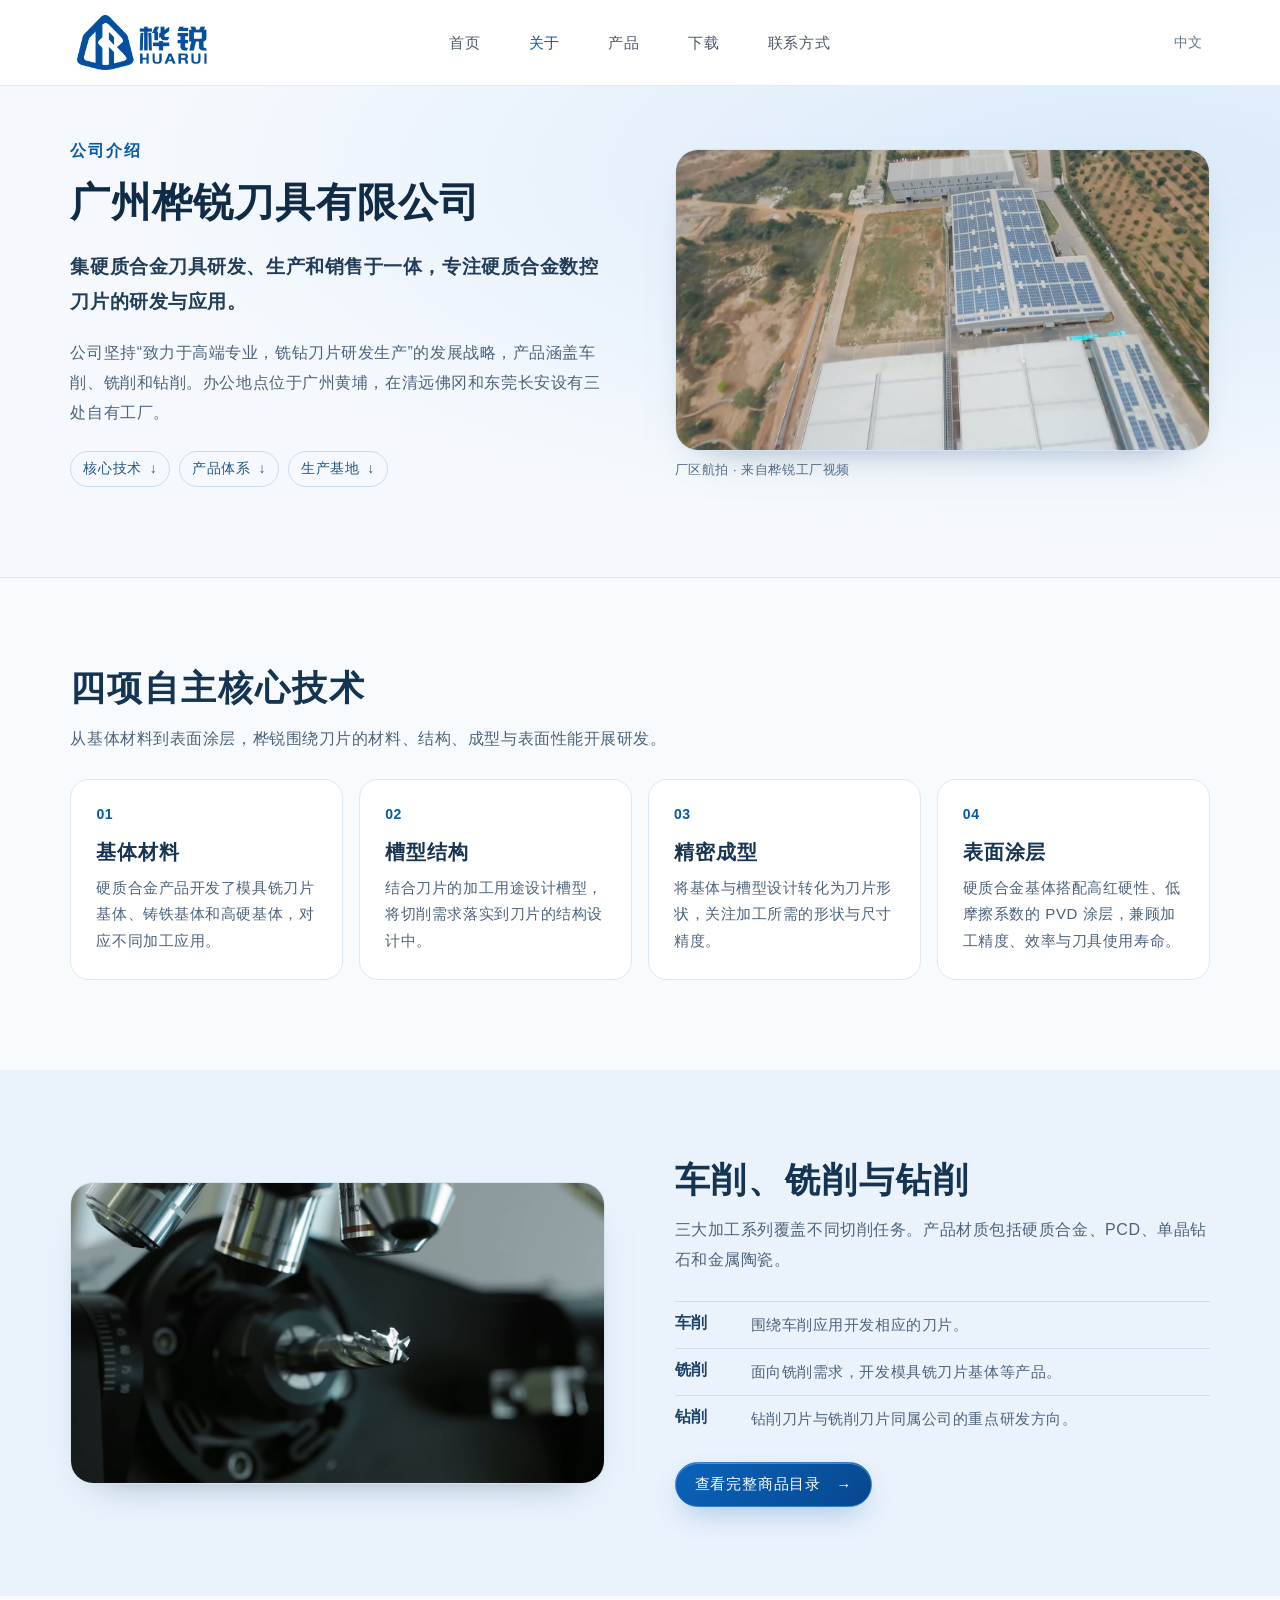
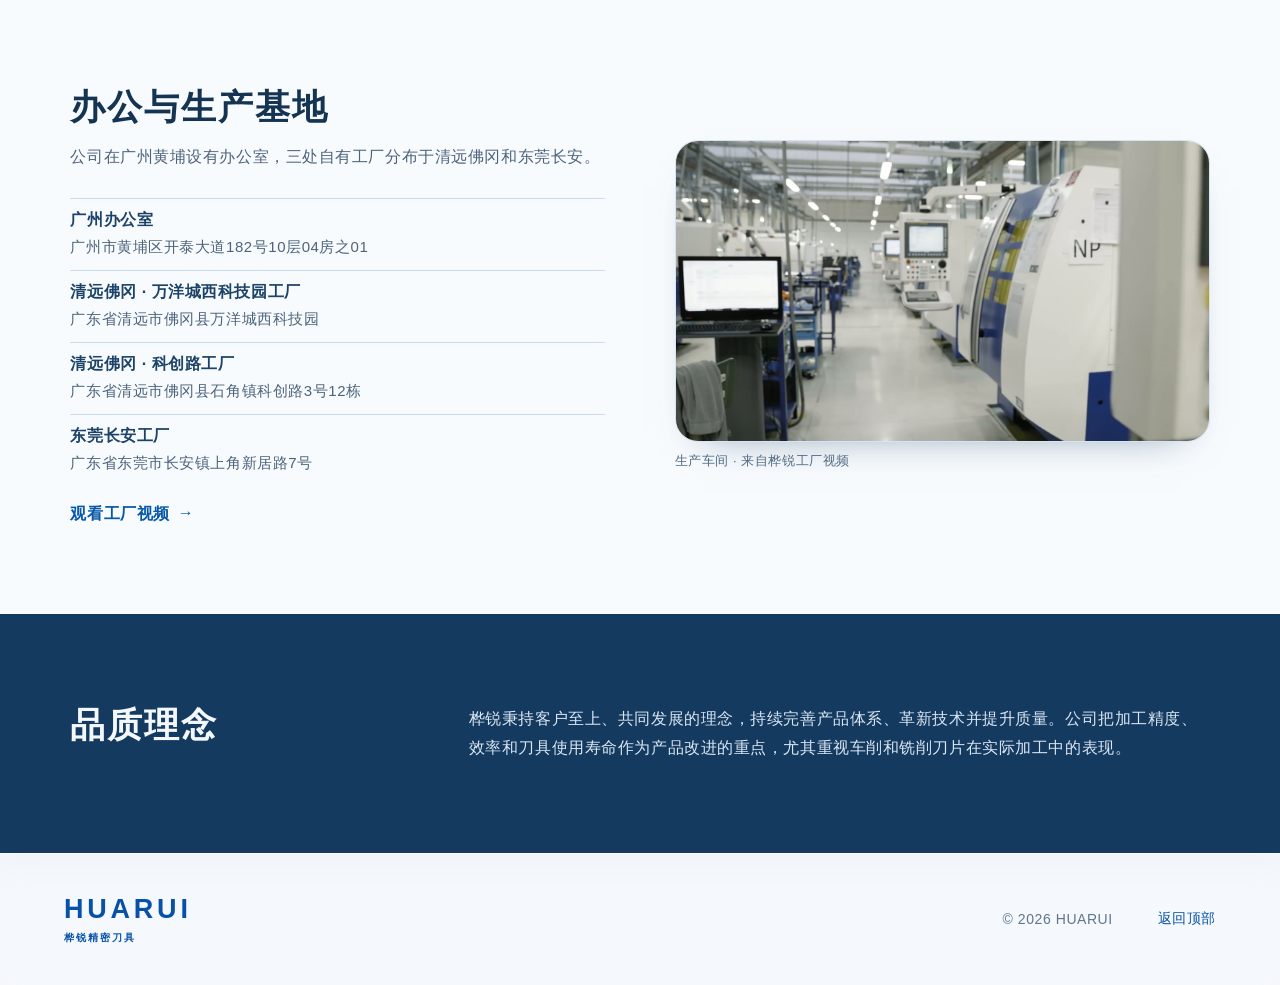
==== about/index.html @ 9c87ccbe "Publish the company introduction and 4K factory tour" ====
<!doctype html>
<html lang="zh-CN">
<head>
  <meta charset="UTF-8">
  <meta name="viewport" content="width=device-width,initial-scale=1">
  <meta name="description" content="了解广州桦锐刀具有限公司的研发方向、核心技术、产品体系与自有工厂。">
  <meta name="theme-color" content="#074e9e">
  <title>公司介绍 · 桦锐 HUARUI</title>
  <link rel="icon" type="image/svg+xml" href="../assets/huarui-mark.svg">
  <link rel="stylesheet" href="../styles.css">
  <link rel="stylesheet" href="../glass.css">
  <link rel="stylesheet" href="../interaction.css">
  <link rel="stylesheet" href="../typography.css">
  <link rel="stylesheet" href="about.css">
</head>
<body>
  <a class="skip" href="#overview">跳至公司介绍</a>
  <header class="header"><div class="header-inner"><a class="brand" href="../index.html#top" aria-label="桦锐首页"><img src="../assets/logo.png" alt="桦锐 HUARUI"></a><nav class="main-navigation" id="main-navigation" aria-label="主导航"><div class="nav-item"><a class="nav-link" href="../index.html#top">首页</a></div><div class="nav-item has-mega"><a class="nav-link active" href="index.html" aria-current="page" aria-expanded="false" aria-controls="mega-about">关于</a><div class="mega-panel" id="mega-about" inert><div class="mega-clip"><div class="mega-inner"><div class="mega-preview"><img class="mega-logo" src="../assets/logo.png" alt="桦锐 HUARUI"></div><div class="mega-links"><a href="index.html">公司介绍</a><a href="#production">生产实力</a><a href="#quality">品质理念</a></div></div></div></div></div><div class="nav-item has-mega"><a class="nav-link" href="../index.html#products" aria-expanded="false" aria-controls="mega-products">产品</a><div class="mega-panel" id="mega-products" inert><div class="mega-clip"><div class="mega-inner"><div class="mega-preview"><div class="mega-tool"><img src="../assets/44.png" alt="4刃钨钢铣刀"></div><div class="mega-tool secondary"><img src="../assets/55.png" alt="3刃锥度铣刀"></div></div><div class="mega-links"><a href="../catalog/index.html">全部商品与规格</a><a href="../index.html#product-card-0">4刃钨钢铣刀</a><a href="../index.html#product-card-1">3刃锥度铣刀</a><a href="../index.html#product-card-2">2刃锥度球刀</a><a href="../index.html#product-card-3">2刃倒角刀</a><a href="../index.html#product-card-4">玉米铣刀</a><a href="../index.html#selection">智能选型与参数计算</a></div></div></div></div></div><div class="nav-item"><a class="nav-link" href="../index.html#selection">下载</a></div><div class="nav-item"><a class="nav-link" href="../index.html#selection">联系方式</a></div></nav><span class="nav-language">中文</span><button class="menu-button" aria-label="打开导航" aria-controls="main-navigation" aria-expanded="false">菜单</button></div></header>
  <main class="about-page" id="overview">
    <section class="about-intro" aria-labelledby="about-title">
      <div class="about-wrap about-intro-grid">
        <div class="about-intro-copy">
          <p class="about-eyebrow">公司介绍</p>
          <h1 id="about-title">广州桦锐刀具有限公司</h1>
          <p class="about-lead">集硬质合金刀具研发、生产和销售于一体，专注硬质合金数控刀片的研发与应用。</p>
          <p>公司坚持“致力于高端专业，铣钻刀片研发生产”的发展战略，产品涵盖车削、铣削和钻削。办公地点位于广州黄埔，在清远佛冈和东莞长安设有三处自有工厂。</p>
          <nav class="about-jumps" aria-label="公司介绍目录">
            <a href="#technology">核心技术 <span aria-hidden="true">↓</span></a>
            <a href="#portfolio">产品体系 <span aria-hidden="true">↓</span></a>
            <a href="#production">生产基地 <span aria-hidden="true">↓</span></a>
          </nav>
        </div>
        <figure class="about-hero-photo">
          <img src="../assets/about/factory-aerial.jpg" alt="工厂厂区航拍" width="1480" height="832" fetchpriority="high">
          <figcaption>厂区航拍 · 来自桦锐工厂视频</figcaption>
        </figure>
      </div>
    </section>

    <section class="about-technology" id="technology" aria-labelledby="technology-title">
      <div class="about-wrap">
        <div class="about-heading">
          <h2 id="technology-title">四项自主核心技术</h2>
          <p>从基体材料到表面涂层，桦锐围绕刀片的材料、结构、成型与表面性能开展研发。</p>
        </div>
        <ol class="about-tech-grid">
          <li><span aria-hidden="true">01</span><h3>基体材料</h3><p>硬质合金产品开发了模具铣刀片基体、铸铁基体和高硬基体，对应不同加工应用。</p></li>
          <li><span aria-hidden="true">02</span><h3>槽型结构</h3><p>结合刀片的加工用途设计槽型，将切削需求落实到刀片的结构设计中。</p></li>
          <li><span aria-hidden="true">03</span><h3>精密成型</h3><p>将基体与槽型设计转化为刀片形状，关注加工所需的形状与尺寸精度。</p></li>
          <li><span aria-hidden="true">04</span><h3>表面涂层</h3><p>硬质合金基体搭配高红硬性、低摩擦系数的 PVD 涂层，兼顾加工精度、效率与刀具使用寿命。</p></li>
        </ol>
      </div>
    </section>

    <section class="about-portfolio" id="portfolio" aria-labelledby="portfolio-title">
      <div class="about-wrap about-split">
        <figure class="about-photo">
          <img src="../assets/about/tooling.jpg" alt="刀具刃部与设备特写" width="1480" height="832" loading="lazy">
        </figure>
        <div>
          <div class="about-heading"><h2 id="portfolio-title">车削、铣削与钻削</h2><p>三大加工系列覆盖不同切削任务。产品材质包括硬质合金、PCD、单晶钻石和金属陶瓷。</p></div>
          <dl class="about-product-list">
            <div><dt>车削</dt><dd>围绕车削应用开发相应的刀片。</dd></div>
            <div><dt>铣削</dt><dd>面向铣削需求，开发模具铣刀片基体等产品。</dd></div>
            <div><dt>钻削</dt><dd>钻削刀片与铣削刀片同属公司的重点研发方向。</dd></div>
          </dl>
          <a class="button primary about-link" href="../catalog/index.html">查看完整商品目录 <span aria-hidden="true">→</span></a>
        </div>
      </div>
    </section>

    <section class="about-production" id="production" aria-labelledby="production-title">
      <div class="about-wrap about-split about-production-grid">
        <div>
          <div class="about-heading"><h2 id="production-title">办公与生产基地</h2><p>公司在广州黄埔设有办公室，三处自有工厂分布于清远佛冈和东莞长安。</p></div>
          <dl class="about-addresses">
            <div><dt>广州办公室</dt><dd>广州市黄埔区开泰大道182号10层04房之01</dd></div>
            <div><dt>清远佛冈 · 万洋城西科技园工厂</dt><dd>广东省清远市佛冈县万洋城西科技园</dd></div>
            <div><dt>清远佛冈 · 科创路工厂</dt><dd>广东省清远市佛冈县石角镇科创路3号12栋</dd></div>
            <div><dt>东莞长安工厂</dt><dd>广东省东莞市长安镇上角新居路7号</dd></div>
          </dl>
          <a class="about-text-link" href="../index.html#factory-video">观看工厂视频 <span aria-hidden="true">→</span></a>
        </div>
        <figure class="about-photo">
          <img src="../assets/about/workshop.jpg" alt="厂房内的刀具生产设备" width="1480" height="832" loading="lazy">
          <figcaption>生产车间 · 来自桦锐工厂视频</figcaption>
        </figure>
      </div>
    </section>

    <section class="about-quality" id="quality" aria-labelledby="quality-title">
      <div class="about-wrap about-quality-inner">
        <h2 id="quality-title">品质理念</h2>
        <p>桦锐秉持客户至上、共同发展的理念，持续完善产品体系、革新技术并提升质量。公司把加工精度、效率和刀具使用寿命作为产品改进的重点，尤其重视车削和铣削刀片在实际加工中的表现。</p>
      </div>
    </section>
  </main>
  <footer><a class="footer-brand" href="../index.html#top">HUARUI<span>桦锐精密刀具</span></a><span>© 2026 HUARUI</span><a href="#overview">返回顶部</a></footer>
  <script src="../catalog/site-navigation.js"></script>
</body>
</html>
---- styles.css ----
@charset "UTF-8";
:root{--blue:#074e9e;--ink:#14253a;--muted:#68778b;--line:#dbe3ed;--pale:#f1f5fa;--ease:cubic-bezier(.22,1,.36,1)}
*{box-sizing:border-box}html{scroll-behavior:smooth;scroll-padding-top:100px}body{margin:0;color:var(--ink);background:#fff;font-family:Arial,"Microsoft YaHei","PingFang SC",sans-serif;font-size:16px;-webkit-font-smoothing:antialiased}button,a{-webkit-tap-highlight-color:transparent}a{color:inherit;text-decoration:none}button{font:inherit;cursor:pointer}button:focus-visible,a:focus-visible{outline:3px solid #458ddd;outline-offset:5px}button:disabled{cursor:default}img{display:block}button{color:inherit}::selection{background:#074e9e;color:white}.skip{position:fixed;top:-100px;z-index:90;padding:15px;background:white}.skip:focus{top:0}.header{height:96px;display:flex;align-items:center;justify-content:space-between;padding:0 5%;border-bottom:1px solid var(--line);background:#ffffffed;backdrop-filter:blur(18px);position:sticky;top:0;z-index:30}.brand img{width:128px;height:auto}.header nav{display:flex;gap:42px;height:100%;align-items:center}.header nav a{font-size:14px;color:#536176;position:relative;padding:36px 0}.header nav a:hover,.header nav .active{color:var(--blue)}.header nav .active:after{content:"";height:3px;background:var(--blue);position:absolute;bottom:0;left:0;right:0}.nav-cta{border:1px solid var(--blue);color:var(--blue);padding:13px 21px;font-size:14px;display:flex;gap:36px;align-items:center;transition:background .3s,color .3s}.nav-cta:hover{background:var(--blue);color:#fff}.tiny-cross{font-size:20px;font-weight:400;line-height:1}.menu-button{display:none}.hero{position:relative;min-height:650px;height:min(750px,calc(100svh - 96px));display:grid;grid-template-columns:46% 54%;overflow:hidden;background:linear-gradient(105deg,#fafcff 0%,#f2f6fb 58%,#e5edf7 100%)}.hero-copy{align-self:center;padding:0 0 55px 11%;z-index:2}.eyebrow{font-size:12px;letter-spacing:2px;font-weight:600;color:var(--blue);display:flex;gap:12px;align-items:center}.eyebrow>span{width:23px;height:1px;background:var(--blue)}h1{font-size:clamp(60px,5.6vw,86px);line-height:1.22;font-weight:500;margin:34px 0 26px}h1 span{display:block;color:var(--blue)}.hero-copy>p{font-size:17px;line-height:1.9;color:var(--muted)}.hero-actions{display:flex;gap:28px;align-items:center;margin-top:33px}.button{display:inline-flex;align-items:center;justify-content:center;border:1px solid transparent;padding:17px 27px;font-size:14px;transition:background .3s,transform .3s;gap:15px}.button:hover{transform:translateY(-2px)}.primary{background:var(--blue);color:white}.primary:hover{background:#063f80}.text-link{font-size:14px;display:inline-flex;gap:22px;align-items:center}.hero-meta{font-size:12px;letter-spacing:1px;display:flex;gap:17px;align-items:center;color:#79869a;margin-top:49px}.hero-meta i{width:1px;height:12px;background:#b7c4d3}.hero-visual{position:relative;display:flex;align-items:center;justify-content:center;isolation:isolate}.precision-ring{position:absolute;width:560px;height:560px;border:1px solid #c3d2e663;border-radius:50%;top:50%;left:50%;transform:translate(-50%,-52%)}.ring-two{width:420px;height:420px;border-style:dashed;opacity:.8}.axis{width:1px;background:#c5d3e666;position:absolute;top:9%;bottom:15%;left:50%}.visual-label{position:absolute;right:9%;top:46px;font-size:10px;letter-spacing:2.4px;color:#8495a9;writing-mode:vertical-rl}.tool-stage{height:100%;width:100%;position:relative;transform:rotate(17deg);mix-blend-mode:multiply}.hero-tool{position:absolute;left:50%;overflow:hidden;mix-blend-mode:multiply;transition:translate .8s var(--ease);filter:saturate(.6) contrast(1.06);will-change:translate}.hero-tool img{height:100%;width:auto;position:absolute;left:50%;transform:translateX(-50%)}.tool-center{height:93%;width:145px;top:0;transform:translateX(-50%);z-index:3}.tool-left{height:73%;width:105px;top:15%;transform:translateX(-193%);opacity:.9}.tool-right{height:71%;width:103px;top:20%;transform:translateX(89%);opacity:.88}.hero-visual:hover .tool-center{translate:0 -10px}.hero-visual:hover .tool-left{translate:0 7px}.visual-caption{position:absolute;bottom:42px;left:8%;right:7%;display:flex;gap:15px;align-items:center}.crosshair{font-size:32px;color:var(--blue);font-weight:200}.visual-caption div{font-size:13px}.visual-caption small{display:block;margin-top:8px;font-size:9px;letter-spacing:1.5px;color:#7f8fa3}.visual-no{font-size:12px;margin-left:auto;color:#8092a7;font-family:monospace}.scroll-cue{position:absolute;bottom:35px;left:5%;display:flex;align-items:center;gap:14px;font-size:12px;color:var(--muted)}.scroll-line{width:1px;height:30px;background:linear-gradient(var(--blue) 50%,#c8d5e4 50%)}.category-strip{display:flex;align-items:center;justify-content:space-between;gap:16px;padding:25px 5%;border-bottom:1px solid var(--line)}.category-strip>span{font-size:12px;color:var(--muted)}.category-strip p{font-size:14px;margin:0}.category-strip b{color:#c1ccd9;font-weight:400}.strip-end{letter-spacing:1px;font-size:10px!important}.section{padding:95px 5%}.section-heading{display:flex;justify-content:space-between;align-items:flex-end;margin-bottom:40px}.section-heading h2{font-size:36px;font-weight:500;margin:18px 0 0}.section-heading>p{font-size:14px;line-height:1.9;color:var(--muted);margin:0}footer{padding:40px 5%;display:flex;align-items:center;gap:45px;background:#f8fafc;border-top:1px solid var(--line);font-size:12px;color:var(--muted)}.footer-brand{font-size:27px;letter-spacing:3px;color:var(--blue);font-weight:700}.footer-brand span{font-size:10px;display:block;letter-spacing:2px;margin-top:6px}footer>span{margin-left:auto}footer>a:last-child{color:var(--blue)}
@media(min-width:1600px){.hero{height:790px}.hero-copy{padding-left:14%}.hero-tool.tool-center{width:160px}.tool-left{width:120px}.tool-right{width:120px}}
@media(max-width:1000px){.header nav{gap:23px}.hero{grid-template-columns:48% 52%;min-height:640px}.hero-copy{padding-left:10%}.hero-actions{gap:18px}.hero-actions .text-link{gap:9px}.hero-tool.tool-center{height:80%;top:7%;width:115px}.tool-left{height:63%;top:18%;width:85px;transform:translateX(-175%)}.tool-right{height:62%;top:23%;width:85px;transform:translateX(77%)}.strip-end{display:none}.precision-ring{width:430px;height:430px}.ring-two{width:310px;height:310px}h1{font-size:64px}}
@media(max-width:700px){html{scroll-padding-top:80px}.header{height:76px;padding:0 6%}.brand img{width:103px}.header nav{display:none;position:absolute;top:76px;left:0;right:0;background:#fff;flex-direction:column;gap:0;height:auto;padding:15px 0;border-bottom:1px solid var(--line)}.header nav.open{display:flex}.header nav a{padding:16px}.nav-cta{margin-left:auto;margin-right:18px;padding:10px 13px;font-size:12px;gap:20px}.menu-button{display:block;border:0;background:none;padding:10px 0;font-size:12px}.hero{height:auto;min-height:0;grid-template-columns:1fr}.hero-copy{padding:50px 7% 0}.eyebrow{font-size:10px;letter-spacing:1.5px}h1{font-size:60px;line-height:1.15;margin:25px 0 20px;}.hero-copy>p{font-size:15px}.hero-actions{margin-top:25px}.button{padding:15px 23px}.hero-meta{display:none}.hero-visual{height:460px;margin-top:10px}.tool-center{height:96%!important;top:0!important;width:105px!important}.tool-left{height:77%!important;top:12%!important;width:80px!important}.tool-right{height:74%!important;top:18%!important;width:80px!important}.precision-ring{width:340px;height:340px}.ring-two{width:245px;height:245px}.visual-label{font-size:9px;right:6%;top:30px}.visual-caption{bottom:16px;left:7%;right:7%}.visual-caption div{font-size:11px}.scroll-cue{display:none}.category-strip{overflow-x:auto;white-space:nowrap;justify-content:flex-start;gap:20px;padding:22px 6%}.category-strip>span:first-child{display:none}.category-strip p{font-size:12px}.section{padding:62px 6%}.section-heading{display:block}.section-heading h2{font-size:29px}.section-heading>p{margin-top:20px;font-size:14px}footer{padding:30px 6%;gap:25px;flex-wrap:wrap}footer>p{margin-left:auto}footer>span{margin-left:0}footer>a:last-child{margin-left:auto}}
.collection-toolbar{display:flex;align-items:center;justify-content:space-between;margin-bottom:25px;border-bottom:1px solid var(--line)}.filters{display:flex;gap:30px}.filter{border:0;background:none;padding:14px 0 18px;color:var(--muted);position:relative;font-size:14px}.filter.active{color:var(--blue)}.filter.active:after{content:"";position:absolute;bottom:-1px;height:2px;left:0;right:0;background:var(--blue)}.filter small{font-size:10px;margin-left:6px}.collection-count{font-size:12px;color:var(--muted)}.product-grid{display:grid;grid-template-columns:repeat(5,1fr);gap:14px}.product-card{padding:0;text-align:left;border:1px solid transparent;background:#f4f6f9;min-width:0;position:relative;overflow:hidden;transition:border .35s,background .35s,transform .5s var(--ease)}.product-card[hidden]{display:none}.product-card:hover{background:#eaf1f9;border-color:#b9cde4;transform:translateY(-6px)}.card-top{display:flex;justify-content:space-between;gap:8px;padding:18px 16px;font-size:11px;color:#7d8999}.card-top>span:first-child{font-family:monospace;color:var(--blue)}.card-photo{height:258px;position:relative;mix-blend-mode:multiply;overflow:hidden}.card-photo img{position:absolute;height:100%;width:auto;left:50%;transform:translateX(-50%);filter:saturate(.65) contrast(1.04);transition:transform .7s var(--ease)}.product-card:hover .card-photo img{transform:translateX(-50%) scale(1.04)}.card-bottom{padding:26px 15px 23px;position:relative}.card-bottom small{display:block;font-size:9px;letter-spacing:.7px;color:#8491a3;white-space:normal;min-height:22px}.card-bottom h3{font-size:16px;font-weight:500;margin:5px 20px 0 0}.card-open{position:absolute;right:15px;bottom:24px;font-size:19px;color:var(--blue)}.collection-note{font-size:12px;color:var(--muted);margin:25px 0 0}.precision-section{background:#092b53;color:#fff;padding:72px 5% 80px}.precision-top{display:flex;align-items:flex-end;justify-content:space-between;margin-bottom:40px}.precision-top .eyebrow{color:#8bb1da}.precision-top h2{font-size:36px;font-weight:500;margin:18px 0 0}.precision-top>p{font-size:14px;color:#a0b6ce}.spotlight{display:grid;grid-template-columns:1fr 1fr;gap:8%;align-items:center}.spotlight-image{height:540px;position:relative;background:radial-gradient(ellipse at center,#fff 0%,#edf2f8 100%);overflow:hidden}.spotlight-image>img{height:92%;width:auto;position:absolute;left:50%;top:4%;transform:translateX(-50%);mix-blend-mode:multiply;filter:saturate(.65) contrast(1.04)}.image-index{position:absolute;left:27px;top:25px;color:#738398;font:12px monospace;z-index:2}.image-caption{position:absolute;left:27px;bottom:25px;color:#8b9aaf;font-size:9px;letter-spacing:1.6px}.spec-line{position:absolute;top:11%;bottom:11%;width:20px;border-top:1px solid #bbcbdb;border-bottom:1px solid #bbcbdb}.spec-left{left:25%;border-left:1px solid #bbcbdb}.spec-right{right:25%;border-right:1px solid #bbcbdb}.zoom-button{position:absolute;bottom:21px;right:22px;border:0;background:transparent;font-size:12px;color:var(--blue);z-index:3}.zoom-button>span{font-size:22px;margin-right:6px;vertical-align:middle}.spotlight-tabs{display:flex;gap:16px;margin-bottom:35px}.spotlight-tabs button{border:1px solid #3e5b7b;background:transparent;color:#91abc7;width:45px;height:42px;font:12px monospace;transition:.3s}.spotlight-tabs button:hover,.spotlight-tabs button.active{color:#092b53;background:white;border-color:white}.product-en{color:#8aa9cb;font-size:11px;letter-spacing:1.2px}.spotlight-copy h3{font-size:34px;font-weight:500;margin:17px 0 20px}.spotlight-copy p{color:#aabed4;font-size:15px;line-height:1.9;max-width:420px}.spotlight-copy dl{margin:30px 0}.spotlight-copy dl>div{display:flex;gap:24px;justify-content:space-between;border-bottom:1px solid #315071;padding:14px 0;font-size:13px;max-width:430px}.spotlight-copy dt{color:#829fbe}.spotlight-copy dd{margin:0;text-align:right}.light{background:white;color:var(--blue);border:0}.light:hover{background:#e6effa}.selection-layout{display:grid;grid-template-columns:.9fr 1.1fr;gap:7%;margin-top:40px}.selection-options{display:grid;gap:10px}.selection-options>button{text-align:left;display:flex;align-items:center;gap:24px;padding:25px;border:1px solid var(--line);background:#fff;transition:.3s}.selection-options>button.active{background:var(--blue);color:white;border-color:var(--blue)}.selection-options>button:hover:not(.active){background:#f1f5fa}.selection-options>button>span{font:12px monospace;opacity:.6}.selection-options>button div{font-size:18px}.selection-options>button small{display:block;margin-top:10px;font-size:12px;opacity:.6}.selection-options>button b{margin-left:auto;font-size:22px;font-weight:400}.recommendation{background:#f5f7fa;padding:25px 30px;min-height:340px}.recommend-label{font-size:12px;color:#7b8da1;display:flex;justify-content:space-between;padding-bottom:12px;border-bottom:1px solid var(--line)}.recommend-label>span{font-family:monospace}.recommend-item{border:0;border-bottom:1px solid var(--line);background:none;width:100%;display:flex;align-items:center;gap:25px;text-align:left;padding:12px 0}.recommend-item:last-child{border-bottom:0}.recommend-photo{height:110px;width:50px;position:relative;overflow:hidden;mix-blend-mode:multiply;flex-shrink:0}.recommend-photo img{height:100%;position:absolute;left:50%;transform:translateX(-50%);filter:saturate(.6)}.recommend-item small{font-size:9px;letter-spacing:.5px;color:var(--muted)}.recommend-item h3{font-size:17px;font-weight:500;margin:10px 0}.recommend-item p{font-size:12px;color:var(--muted);margin:0}.recommend-item>span{margin-left:auto;font-size:23px;color:var(--blue)}.selection-reminder{border-top:1px solid var(--line);margin-top:35px;display:flex;gap:25px;align-items:baseline;padding-top:22px;font-size:12px}.selection-reminder>span{white-space:nowrap;color:var(--blue)}.selection-reminder p{color:var(--muted);line-height:1.8;margin:0}.closing{margin:0 5% 70px;padding:65px 6%;background:var(--blue);color:white;display:flex;align-items:center;justify-content:space-between;position:relative;overflow:hidden}.closing .eyebrow{color:#b0cbe9}.closing h2{font-size:36px;line-height:1.5;font-weight:500;position:relative;z-index:2;margin:20px 0 0}.closing>.button{position:relative;z-index:2}.closing-word{position:absolute;font-size:145px;line-height:1;font-weight:700;bottom:-17px;right:18px;color:#ffffff09;pointer-events:none}.modal-open{overflow:hidden}dialog{padding:0;border:0;width:min(920px,92vw);max-height:90svh;color:var(--ink);overflow:auto;box-shadow:0 30px 100px #00142955}dialog[open]{display:grid;grid-template-columns:45% 55%;animation:dialog-in .3s var(--ease)}dialog::backdrop{background:#06162bbf;backdrop-filter:blur(8px)}.dialog-close{position:absolute;z-index:3;right:15px;top:13px;background:#fff;border:1px solid var(--line);width:36px;height:36px;font-size:24px}.dialog-photo{position:relative;height:600px;background:#f0f4f9;overflow:hidden}.dialog-photo img{position:absolute;height:90%;width:auto;left:50%;top:4%;transform:translateX(-50%);mix-blend-mode:multiply;filter:saturate(.65) contrast(1.04);transition:height .7s var(--ease),top .7s var(--ease)}.dialog-photo.zoomed img{height:175%;top:0}.dialog-zoom{position:absolute;bottom:25px;left:50%;transform:translateX(-50%);border:1px solid #b0c3da;background:#ffffffe8;padding:10px 18px;white-space:nowrap;color:var(--blue);font-size:12px}.dialog-copy{padding:65px 42px 36px}.dialog-copy h2{font-size:30px;font-weight:500;margin:20px 0 12px}.dialog-copy>small{font-size:10px;letter-spacing:1px;color:var(--muted)}.dialog-copy>p{font-size:14px;color:var(--muted);line-height:1.9;margin-top:25px}.dialog-copy ul{list-style:none;padding:0;margin:25px 0}.dialog-copy li{font-size:14px;padding:12px 0;border-bottom:1px solid var(--line)}.dialog-copy li:before{content:'+';color:var(--blue);margin-right:15px}.dialog-note{font-size:12px;color:#8190a3;line-height:1.8;margin:24px 0}.dialog-copy .button{font-size:13px}@keyframes dialog-in{from{opacity:0;transform:translateY(18px)}to{opacity:1;transform:translateY(0)}}
@media(min-width:1600px){.card-photo{height:340px}.card-bottom{padding:26px 20px}.card-bottom h3{font-size:19px}}
@media(max-width:1000px){.product-grid{gap:8px}.card-top{padding:14px 10px;font-size:10px}.card-photo{height:225px}.card-bottom{padding:20px 10px}.card-bottom h3{font-size:14px}.card-open{right:10px;bottom:20px}.card-bottom small{font-size:8px;letter-spacing:0;min-height:24px}.spotlight{gap:6%}.spotlight-image{height:500px}.spotlight-copy h3{font-size:28px}.spotlight-tabs{gap:9px}.spotlight-tabs button{width:40px}.selection-layout{gap:4%}.recommendation{padding:22px}.recommend-item{gap:16px}.recommend-item h3{font-size:15px}.closing h2{font-size:32px}}
@media(max-width:700px){.collection-toolbar{align-items:flex-start}.filters{gap:20px;width:100%;overflow-x:auto;white-space:nowrap}.filter{font-size:12px}.collection-count{display:none}.product-grid{grid-template-columns:repeat(2,1fr);gap:12px}.card-photo{height:238px}.card-top{font-size:10px;padding:15px 12px}.card-bottom{padding:20px 12px}.card-bottom h3{font-size:15px}.card-bottom small{font-size:8px;letter-spacing:.3px;min-height:18px}.card-open{right:12px}.collection-note{font-size:11px;line-height:1.8}.precision-section{padding:55px 6%}.precision-top{display:block;margin-bottom:28px}.precision-top h2{font-size:29px}.precision-top>p{font-size:13px;line-height:1.8;margin-top:20px}.spotlight{grid-template-columns:1fr;gap:32px}.spotlight-image{height:440px}.spotlight-tabs{margin-bottom:27px;gap:14px}.spotlight-copy h3{font-size:29px}.spotlight-copy p{font-size:14px}.spotlight-copy dl>div{font-size:12px}.selection-layout{grid-template-columns:1fr;gap:25px;margin-top:25px}.selection-options>button{padding:20px}.selection-options>button div{font-size:16px}.recommendation{min-height:0}.selection-reminder{gap:15px;font-size:11px}.closing{margin:0 6% 45px;padding:40px 8%;display:block}.closing h2{font-size:28px}.closing .button{margin-top:27px}.closing-word{font-size:88px;bottom:0;right:10px}.closing .eyebrow{font-size:9px;letter-spacing:1px}dialog[open]{grid-template-columns:1fr;width:90vw;max-height:90svh}.dialog-photo{height:340px}.dialog-copy{padding:30px 25px}.dialog-copy h2{font-size:25px}.dialog-close{position:sticky;grid-column:1;height:36px;justify-self:end;margin-bottom:-36px;top:10px;right:10px;margin-right:10px}.dialog-photo{grid-row:2}.dialog-copy{grid-row:3}.dialog-photo.zoomed img{height:190%}.dialog-copy>p{margin-top:18px}.dialog-copy ul{margin:18px 0}}
@media(prefers-reduced-motion:reduce){html{scroll-behavior:auto}*,*:before,*:after{animation:none!important;transition:none!important}}
---- glass.css ----
/* Frosted optical surfaces, original product photography. */
:root{--blue:#0752a8;--ink:#102b48;--muted:#60758d;--line:#ccdbe9;--glass:rgba(255,255,255,.57);--glass-edge:rgba(255,255,255,.88);--glass-shadow:0 18px 55px -30px #194f8645, inset 0 1px 0 #fff;--ease:cubic-bezier(.22,1,.36,1)}
body{background:radial-gradient(ellipse at 93% 36%,#b9d7f442,transparent 29%),radial-gradient(ellipse at 0% 68%,#c3dff75c,transparent 25%),#f1f6fc}
.reading-progress{height:2px;background:linear-gradient(90deg,#0053ab,#64a9f0);position:fixed;top:0;left:0;width:100%;transform:scaleX(0);transform-origin:left;z-index:100;pointer-events:none}
.header{position:fixed;inset:20px 4% auto;height:76px;border:1px solid #ffffffd9;border-radius:23px;padding:0 25px;background:#f8fbff9e;backdrop-filter:blur(26px) saturate(160%);-webkit-backdrop-filter:blur(26px) saturate(160%);box-shadow:0 10px 45px -25px #235b985e,inset 0 1px 0 #fff;transition:height .45s var(--ease),background .4s,box-shadow .4s,top .45s var(--ease)}
.header.is-scrolled{top:12px;height:66px;background:#f8fbffcf;box-shadow:0 10px 40px -20px #11376566}
.brand{mix-blend-mode:multiply}.brand img{width:115px}.header nav{gap:8px;height:auto;padding:4px;border-radius:30px;background:#ffffff3b;border:1px solid #ffffff58}.header nav a{padding:11px 19px;border-radius:24px;font-size:13px;transition:background .35s,color .35s,box-shadow .35s}.header nav a:hover{background:#ffffff75}.header nav a.active{background:#fff;color:var(--blue);box-shadow:0 4px 14px #204f8310}.header nav a.active:after{display:none}
.nav-cta{border:1px solid #fff;background:linear-gradient(140deg,#ffffffdf,#ffffff70);border-radius:16px;padding:12px 19px;gap:23px;box-shadow:0 6px 18px #20558412}.nav-cta:hover{border-color:#3682cd;background:#0752a8;box-shadow:0 9px 23px #0752a831}
.hero{padding-top:105px;min-height:810px;height:min(940px,100svh);grid-template-columns:45% 55%;background:radial-gradient(ellipse at 80% 36%,#95c4f870 0,transparent 40%),radial-gradient(ellipse at 25% 70%,#fff 0,transparent 45%),linear-gradient(120deg,#eef5ff,#eff6fc 45%,#dcebfaff);overflow:hidden}
.hero:before{content:'';position:absolute;inset:0;background:linear-gradient(90deg,transparent calc(50% - .5px),#3778b807 50%,transparent calc(50% + .5px));background-size:120px 100%;pointer-events:none}
.hero:after{content:'';position:absolute;right:-12%;top:17%;width:43%;height:75%;border-radius:50%;border:1px solid #ffffff70;box-shadow:0 0 0 80px #ffffff12,0 0 0 160px #ffffff10;transform:rotate(20deg);pointer-events:none}
.hero-copy{padding:0 0 78px 12%;position:relative}.hero-copy>.eyebrow{display:inline-flex;padding:10px 15px;border-radius:25px;border:1px solid #fff;background:#ffffff6b;backdrop-filter:blur(12px);box-shadow:0 3px 20px #1a4f8905;font-size:10px;letter-spacing:2px}.hero-copy>.eyebrow>span{width:18px}
h1{font-size:clamp(64px,6.15vw,100px);font-weight:500;line-height:1.17;margin:32px 0 27px}h1 span{background:linear-gradient(110deg,#033c79 5%,#0661b9 52%,#78aada 90%);background-clip:text;-webkit-background-clip:text;color:transparent}.hero-copy>p{font-size:16px;line-height:2;color:#66809a}.hero-actions{margin-top:34px;gap:25px}.button{border-radius:15px;position:relative;isolation:isolate;overflow:hidden;transition:transform .45s var(--ease),box-shadow .45s,background .3s}.primary{background:linear-gradient(135deg,#0a63bc,#07478e);border:1px solid #347dc7;box-shadow:0 12px 30px -8px #0752a850,inset 0 1px 0 #8bbbee85}.primary:hover{background:linear-gradient(135deg,#1776d3,#07478e);box-shadow:0 16px 32px -7px #0752a865;transform:translateY(-3px)}.button:after{content:'';position:absolute;inset:0;transform:translateX(-130%) skewX(-25deg);background:linear-gradient(90deg,transparent,#fff3,transparent);transition:transform .8s var(--ease);z-index:-1}.button:hover:after{transform:translateX(130%) skewX(-25deg)}.text-link{color:#355b81;font-size:13px}.text-link .tiny-cross{transition:transform .4s}.text-link:hover .tiny-cross{transform:rotate(90deg)}.hero-meta{margin-top:40px;color:#758ba1;font-size:12px}
.hero-visual{margin:30px 7% 120px 0;min-height:520px;z-index:2;isolation:isolate}
.hero-visual:before{content:'';position:absolute;inset:8% 5% 4%;border:1px solid #ffffffc9;border-radius:38px;background:linear-gradient(140deg,#ffffff7a,#ffffff1c 54%,#ffffff5c);box-shadow:inset 0 1px 0 #fff,0 30px 65px -35px #2f64985c;backdrop-filter:blur(14px);transform:rotate(-5deg);pointer-events:none}
.glass-orbit{position:absolute;width:65%;aspect-ratio:1;top:17%;left:18%;border-radius:50%;background:radial-gradient(circle at 38% 30%,#fff7,#98c8f422 60%,#6eaff330);box-shadow:inset 1px 1px 3px #fff9,inset -1px -1px 2px #98bfeb22,0 35px 60px -32px #3b76b124;pointer-events:none}
.precision-ring{width:90%;height:auto;aspect-ratio:1;top:52%;border-color:#faffff9c}.ring-two{width:66%;border:1px solid #fff5;top:51%}.axis{display:none}.visual-label{top:10%;right:3%;font-size:9px;letter-spacing:2px;color:#6d8ba8}.tool-stage{z-index:1;transform:translate(var(--drift-x,0px),var(--drift-y,0px)) rotate(18deg);transition:transform 1s var(--ease);height:106%}.hero-tool{filter:saturate(.55) contrast(1.07)}.tool-center{height:96%;width:156px;top:-2%;transform:translateX(-50%)}.tool-left{height:71%;width:105px;top:16%;transform:translateX(-196%);opacity:.64}.tool-right{height:67%;width:107px;top:26%;transform:translateX(92%);opacity:.6}.hero-visual:hover .tool-center{translate:0 -5px}.hero-visual:hover .tool-left{translate:0 4px}
.specimen-tag{display:flex;align-items:center;gap:14px;text-align:left;position:absolute;left:-1%;bottom:10%;z-index:5;min-width:255px;padding:18px 20px;border-radius:21px;border:1px solid #ffffffed;background:linear-gradient(140deg,#ffffffb8,#f1f7ff94);backdrop-filter:blur(22px) saturate(150%);-webkit-backdrop-filter:blur(22px) saturate(150%);box-shadow:0 18px 40px -20px #21568560,inset 0 1px 1px #fff;transition:transform .5s var(--ease),box-shadow .4s}
.specimen-tag:hover{transform:translateY(-5px);box-shadow:0 25px 45px -20px #21568570}.specimen-symbol{font-size:31px;color:var(--blue);font-weight:400}.specimen-text{display:grid;gap:9px}.specimen-text small{font-size:9px;letter-spacing:1.4px;color:#748da6}.specimen-text strong{font-size:16px;font-weight:500}.tag-plus{margin-left:20px;background:#fff8;border:1px solid #fffd;width:27px;height:27px;border-radius:50%;display:grid;place-items:center;color:var(--blue)}
.visual-caption{left:14%;right:4%;bottom:-7%;gap:12px;color:#51718f}.visual-caption small{color:#8198ad}.crosshair{font-size:25px}.visual-caption div{font-size:12px}.visual-no{color:#6587a8}.scroll-cue{bottom:58px;left:5.5%;font-size:11px;letter-spacing:2px}
.hero-dock{position:relative;z-index:5;margin:-34px 5% 0;padding:14px 20px;border:1px solid #fff;border-radius:25px;background:#ffffff8c;backdrop-filter:blur(26px) saturate(140%);-webkit-backdrop-filter:blur(26px) saturate(140%);box-shadow:var(--glass-shadow);gap:10px}
.hero-dock .dock-label{font-size:13px;color:#55718d;padding:0 20px 0 10px;flex-shrink:0}.dock-label small{display:block;font-size:9px;letter-spacing:1.2px;margin-top:6px;color:#90a2b5}.hero-dock button{position:relative;flex:1;white-space:nowrap;background:transparent;border:1px solid transparent;border-radius:16px;display:flex;gap:13px;align-items:center;justify-content:center;padding:20px 10px;color:#6d8199;font-size:14px;transition:background .4s,box-shadow .4s,color .4s,transform .4s}.hero-dock button span{font:10px monospace;color:#7e96b0}.hero-dock button:hover{background:#ffffffa8;transform:translateY(-2px)}.hero-dock button[aria-pressed=true]{background:#fff;border-color:#e4eef8;box-shadow:0 5px 20px #1d588915;color:var(--blue)}.hero-dock button[aria-pressed=true] span{color:#1266b5}
.section{padding:106px 5.5%}.section-heading h2,.precision-top h2{font-size:38px;}.section-heading .eyebrow{font-size:10px;color:#698caf;letter-spacing:2px}.section-heading>p{line-height:2;color:#788da2}.collection-toolbar{border:0;margin:0 0 30px}.filters{gap:5px;background:#dde9f470;border:1px solid #fff;border-radius:16px;padding:5px;backdrop-filter:blur(15px);box-shadow:inset 0 2px 5px #a5bbce12}.filter{padding:12px 23px;font-size:13px;transition:background .4s,box-shadow .4s;border-radius:12px}.filter.active{background:#fff;box-shadow:0 3px 10px #244d7412}.filter.active:after{display:none}.filter:hover{color:var(--blue)}.collection-count{font-family:monospace;color:#7b91a6}.product-grid{gap:18px}
.product-card{border:1px solid #fff;border-radius:25px;background:linear-gradient(150deg,#ffffffb3,#ffffff45 68%,#e4effd4d);backdrop-filter:blur(18px);box-shadow:inset 0 1px 0 white,0 14px 35px -25px #145c9640;transition:transform .65s var(--ease),box-shadow .6s,border-color .6s,background .6s}
.product-card:before{content:'';position:absolute;inset:0;pointer-events:none;background:radial-gradient(180px circle at var(--light-x,50%) var(--light-y,30%),#ffffffd4,transparent);opacity:0;transition:opacity .5s;z-index:0}.product-card:hover:before{opacity:1}.product-card:hover{transform:translateY(-10px);background:linear-gradient(150deg,#fff,#ffffff91 68%,#dcecfb82);box-shadow:0 30px 48px -25px #1c609d57,inset 0 1px 0 white;border-color:#fff}.card-top{position:relative;padding:20px 17px;color:#6985a1}.card-top>span:first-child{font-size:12px;opacity:.7}.card-top>span:last-child{border:1px solid #ffffffd9;background:#ffffff6b;border-radius:20px;padding:5px 8px;font-size:10px;margin-top:-4px}.card-photo{height:288px}.card-bottom{border-top:1px solid #fff9;background:linear-gradient(130deg,#ffffff91,#ffffff30);padding:23px 17px 25px;backdrop-filter:blur(10px)}.card-bottom small{color:#7690a9;line-height:1.5;font-size:9px;min-height:27px}.card-bottom h3{font-size:16px;font-weight:500;margin-top:6px}.card-open{width:26px;height:26px;display:grid;place-items:center;border-radius:50%;border:1px solid #fff;background:#fff8;right:12px;bottom:24px;font-size:17px;transition:background .4s,color .4s,transform .5s}.product-card:hover .card-open{background:var(--blue);color:#fff;transform:rotate(90deg)}.collection-note{margin-top:26px;color:#8197ad;font-size:12px}
.precision-section{position:relative;isolation:isolate;overflow:hidden;margin:0 24px;border-radius:38px;padding:80px 4.2%;background:radial-gradient(ellipse at 15% 70%,#3971a67a,transparent 50%),radial-gradient(ellipse at 90% 10%,#2072bf60,transparent 55%),linear-gradient(130deg,#071e3a,#0f365f 58%,#143c68);box-shadow:0 30px 70px -50px #0c365d99}
.precision-section:before{content:'';position:absolute;width:620px;height:620px;left:-260px;bottom:-320px;border:1px solid #b3d6ff22;border-radius:50%;box-shadow:0 0 0 90px #bddbff05,0 0 0 180px #bddbff03;z-index:-1}.precision-top{margin-bottom:44px}.precision-top h2{color:#f0f6ff}.precision-top .eyebrow{font-size:10px;letter-spacing:2px;color:#84b1de}.precision-top>p{color:#9db7d0;font-size:13px}.spotlight{gap:28px;align-items:stretch;grid-template-columns:1fr 1fr}.spotlight-image{height:550px;border-radius:26px;border:1px solid #ffffffae;background:radial-gradient(ellipse at 30% 20%,#f9fdff,#dde9f5d9 65%,#b8d6f6cc);box-shadow:inset 0 1px 0 #fff,0 20px 40px -20px #00152930;backdrop-filter:blur(25px)}.spotlight-image:before{content:'';position:absolute;width:75%;aspect-ratio:1;left:13%;top:12%;border-radius:50%;border:1px solid #fff7;box-shadow:0 0 0 55px #ffffff12}.spec-line{border-color:#7297bd4d}.image-index{background:#ffffff63;padding:8px 12px;border:1px solid #fff8;border-radius:10px;color:#577d9f;left:22px;top:22px}.image-caption{font-size:10px;color:#6a8aa8}.zoom-button{background:#ffffff82;border:1px solid #fff9;border-radius:14px;padding:9px 14px;backdrop-filter:blur(12px);transition:background .3s}.zoom-button:hover{background:#fff}.spotlight-copy{padding:40px;border:1px solid #ffffff26;border-radius:26px;background:linear-gradient(140deg,#ffffff12,#ffffff05);box-shadow:inset 0 1px 0 #ffffff15;backdrop-filter:blur(28px);display:flex;flex-direction:column;justify-content:center}.spotlight-tabs{gap:7px;margin-bottom:32px;background:#05182e38;padding:5px;border:1px solid #a8cff922;border-radius:16px;align-self:flex-start}.spotlight-tabs button{border-radius:11px;border:1px solid transparent;width:42px;height:37px;color:#94b6d8}.spotlight-tabs button.active{background:linear-gradient(135deg,#fff,#cbdef3);box-shadow:0 4px 15px #00182e3d}.spotlight-tabs button:not(.active):hover{background:#ffffff1f;color:#fff;border-color:#ffffff20}.spotlight-copy h3{font-size:32px;}.spotlight-copy p{color:#b2c9df;font-size:15px;line-height:2}.spotlight-copy dl{margin:23px 0 28px}.spotlight-copy dl>div{border-color:#ffffff1c;padding:12px 0;max-width:none}.spotlight-copy dd{color:#e5effa}.spotlight-copy .button{align-self:flex-start;font-size:13px}.light{border:1px solid #ffffffe0;background:linear-gradient(135deg,#fff,#e5effbdd);box-shadow:0 7px 22px #001e3d19}.light:hover{box-shadow:0 13px 27px #001e3d30}
.selection-layout{gap:26px;grid-template-columns:.85fr 1.15fr}.selection-options{gap:13px}.selection-options>button{padding:26px;border-radius:22px;background:#ffffff75;border:1px solid #fff;box-shadow:var(--glass-shadow);transition:background .5s,box-shadow .5s,transform .5s var(--ease)}.selection-options>button:hover:not(.active){transform:translateX(4px);background:#ffffffc2}.selection-options>button.active{background:linear-gradient(120deg,#0d61b4,#094887);border:1px solid #4c87bf;box-shadow:0 12px 24px -10px #12539052,inset 0 1px 0 #a6d0fa55}.selection-options>button b{border-radius:50%;width:29px;height:29px;display:grid;place-items:center;background:#ffffff16;font-size:18px}.selection-options>button small{opacity:.75}.recommendation{border:1px solid white;border-radius:25px;background:linear-gradient(135deg,#ffffffb0,#ffffff4d);box-shadow:var(--glass-shadow);backdrop-filter:blur(20px);padding:27px 32px}.recommend-label{border-color:#c8dced77}.recommend-item{border-color:#c8dced77;padding:16px 0}.recommend-item:hover>span{transform:rotate(90deg);background:var(--blue);color:#fff}.recommend-item>span{height:28px;width:28px;display:grid;place-items:center;border-radius:50%;background:#fff9;font-size:18px;transition:transform .4s,color .4s,background .4s}.recommend-item h3{font-size:18px}.recommend-item p{color:#7890a6;line-height:1.8}.selection-reminder{border-color:#cdddeb;font-size:12px}.closing{margin:0 5.5% 76px;padding:65px 6%;border-radius:30px;border:1px solid #ffffff7a;background:radial-gradient(ellipse at 80% 40%,#73b5f26b,transparent 50%),linear-gradient(125deg,#063970,#0756a7 65%,#3c81bb);box-shadow:inset 0 1px 0 #ffffff61,0 24px 50px -32px #0b4e946e}.closing:before{content:'';position:absolute;width:430px;height:430px;border-radius:50%;right:-40px;top:-80px;border:1px solid #ffffff24;box-shadow:0 0 0 80px #ffffff06,0 0 0 160px #ffffff04;pointer-events:none}.closing h2{font-size:37px;}.closing-word{color:#ffffff08}footer{background:#ffffff45;border-color:#ffffffc7;backdrop-filter:blur(15px);font-size:12px}
dialog{border-radius:28px;border:1px solid #ffffffce;background:#f4f9ffe8;backdrop-filter:blur(30px) saturate(140%);box-shadow:inset 0 1px 0 white,0 40px 100px #001c415c;scrollbar-width:thin}dialog::backdrop{background:#08244466;backdrop-filter:blur(18px) saturate(75%)}.dialog-close{border-radius:50%;background:#ffffffc9;border:1px solid white;box-shadow:0 4px 15px #123f6a12;transition:background .3s,transform .3s}.dialog-close:hover{transform:rotate(90deg);background:white}.dialog-photo{background:radial-gradient(ellipse at 20% 30%,#fff,#dfeaf6 80%)}.dialog-zoom{border:1px solid white;border-radius:25px;background:#ffffffb5;backdrop-filter:blur(15px);box-shadow:0 5px 20px #34639220;z-index:2}.dialog-note{padding:16px;border:1px solid white;border-radius:14px;background:#ffffff69;color:#6d829b}.dialog-copy>p{font-size:15px}.dialog-copy li{border-color:#d2e1ef}.dialog-photo img{pointer-events:none}.dialog-copy .button{font-size:14px}
.reveal-item{transition:opacity .85s var(--ease),translate .85s var(--ease)}.reveal-item.will-reveal{opacity:0;translate:0 25px}.reveal-item.is-visible{opacity:1;translate:0 0}.product-card{transition-delay:0s}
@media(min-width:1600px){.hero{height:960px}.hero-visual{margin-bottom:130px}.hero-copy{padding-left:14%}.card-photo{height:335px}.tool-center{width:170px}.spotlight-image{height:600px}}
@media(max-width:1100px){.header{inset:16px 3% auto;padding:0 18px}.header nav{gap:0}.header nav a{padding:10px 13px}.hero{grid-template-columns:45% 55%;min-height:780px}.hero-copy{padding-left:9%;padding-bottom:65px}h1{font-size:72px}.hero-copy>.eyebrow{font-size:9px;letter-spacing:1px}.hero-actions{gap:17px;flex-wrap:wrap}.hero-visual{margin-right:5%;margin-bottom:140px;margin-top:55px;min-height:480px}.tool-center{height:91%;width:130px;top:0}.tool-left{height:69%;width:90px;top:15%;transform:translateX(-180%)}.tool-right{height:65%;width:90px;top:26%;transform:translateX(82%)}.specimen-tag{min-width:220px;padding:16px;left:-4%;bottom:7%}.specimen-text strong{font-size:14px}.specimen-text small{font-size:8px}.specimen-tag .tag-plus{margin-left:5px}.visual-caption{bottom:-12%;left:8%}.hero-dock{margin-left:4%;margin-right:4%;padding:12px}.hero-dock .dock-label{padding:0 12px 0 6px;font-size:12px}.hero-dock button{font-size:12px;padding:17px 8px;gap:8px}.product-grid{gap:11px}.card-photo{height:252px}.card-top{padding:19px 12px}.card-top>span:last-child{font-size:9px;padding:4px 6px}.card-bottom{padding:20px 12px 23px}.card-bottom h3{font-size:14px}.card-bottom small{font-size:8px;min-height:29px}.card-open{right:9px;bottom:24px;width:22px;height:22px}.spotlight-copy{padding:27px}.spotlight-copy h3{font-size:28px}.spotlight-copy p{font-size:14px}.spotlight-image{height:530px}.spotlight-tabs button{width:37px}.section-heading h2,.precision-top h2{font-size:34px}}
@media(max-width:700px){html{scroll-padding-top:105px}.header{inset:12px 4% auto;height:64px;border-radius:20px;padding:0 16px}.header.is-scrolled{top:8px;height:60px}.brand img{width:98px}.header nav{top:73px;left:0;right:0;border:1px solid #fff;border-radius:20px;background:#f3f9fff2;backdrop-filter:blur(24px);box-shadow:0 20px 40px #1d4d761c;gap:4px;padding:12px}.header nav a{width:100%;text-align:center;padding:14px;font-size:14px}.nav-cta{font-size:11px;gap:12px;margin-right:17px;border-radius:12px;padding:10px 12px}.menu-button{font-size:12px;color:#43617e}.hero{height:auto;min-height:0;padding:115px 0 58px;grid-template-columns:1fr}.hero-copy{padding:0 7%;}.hero-copy>.eyebrow{font-size:9px;letter-spacing:1.2px;padding:8px 12px}h1{font-size:65px;line-height:1.12;margin:26px 0 22px}.hero-copy>p{font-size:14px;line-height:1.9}.hero-actions{gap:22px;margin-top:24px;flex-wrap:nowrap}.hero-actions .button{padding:16px 22px;font-size:13px}.text-link{font-size:12px;gap:13px}.hero-visual{height:470px;min-height:0;margin:32px 6% 50px;}.hero-visual:before{inset:8% 3% 4%;border-radius:30px;transform:rotate(-4deg)}.tool-stage{height:100%;transform:rotate(18deg)}.tool-center{height:95%!important;top:0!important;width:112px!important}.tool-left{height:71%!important;top:16%!important;width:82px!important;transform:translateX(-174%)}.tool-right{height:66%!important;top:27%!important;width:83px!important;transform:translateX(72%)}.precision-ring{width:93%;height:auto}.ring-two{width:70%}.specimen-tag{left:0;bottom:5%;min-width:220px;padding:15px;border-radius:18px;gap:10px}.specimen-text small{font-size:8px}.specimen-text strong{font-size:14px}.visual-caption{bottom:-9%;left:4%;right:3%;}.visual-caption div{font-size:11px}.visual-caption small{font-size:8px}.visual-label{top:9%;right:0;font-size:8px}.visual-no{font-size:10px}.hero-dock{margin:-45px 5% 0;padding:9px;border-radius:20px;gap:7px;overflow-x:auto;scrollbar-width:none;justify-content:flex-start}.hero-dock .dock-label{display:none}.hero-dock button{flex:0 0 auto;min-width:106px;padding:15px 12px;font-size:12px;border-radius:14px;gap:9px}.hero-dock button span{font-size:10px}.section{padding:70px 6%}.section-heading{margin-bottom:27px}.section-heading h2,.precision-top h2{font-size:29px;}.section-heading .eyebrow{font-size:9px}.section-heading>p{font-size:13px;margin-top:17px}.collection-toolbar{margin-bottom:22px}.filters{width:100%;gap:2px;padding:4px;border-radius:14px;overflow:visible}.filter{flex:1;padding:11px 6px;font-size:12px;white-space:nowrap;border-radius:10px}.filter small{font-size:9px;margin-left:2px}.product-grid{gap:13px}.product-card{border-radius:21px}.card-top{padding:17px 12px}.card-top>span:last-child{font-size:9px}.card-photo{height:249px}.card-bottom{padding:19px 12px 23px}.card-bottom h3{font-size:15px}.card-bottom small{font-size:8px;min-height:27px}.card-open{right:10px;bottom:23px}.collection-note{font-size:11px;line-height:1.8}.precision-section{margin:0 12px;padding:48px 5%;border-radius:28px}.precision-top{margin-bottom:28px}.precision-top>p{font-size:12px;line-height:1.9}.spotlight{grid-template-columns:1fr;gap:18px}.spotlight-image{height:445px;border-radius:23px}.spotlight-copy{padding:25px;border-radius:23px}.spotlight-tabs{margin-bottom:26px}.spotlight-copy h3{font-size:28px}.spotlight-copy p{font-size:14px}.spotlight-copy dl>div{font-size:12px}.image-caption{font-size:9px;left:21px}.image-index{left:19px;top:19px;font-size:11px}.zoom-button{font-size:11px;right:17px;bottom:18px}.selection-layout{grid-template-columns:1fr;gap:21px}.selection-options>button{padding:22px;border-radius:20px}.recommendation{padding:24px;border-radius:22px}.recommend-item{gap:18px}.recommend-item h3{font-size:17px}.recommend-item p{font-size:12px}.selection-reminder{font-size:11px}.closing{margin:0 6% 45px;padding:42px 8%;border-radius:24px}.closing h2{font-size:28px}.closing:before{right:-250px}footer{padding:30px 6%;gap:24px}dialog{border-radius:24px}.dialog-photo{height:360px}.dialog-copy{padding:27px 24px}.dialog-copy>p{font-size:14px}.dialog-close{margin-right:12px;top:12px}.dialog-photo.zoomed img{height:190%}}
@media(max-width:370px){h1{font-size:59px}.hero-actions{gap:15px}.hero-actions .button{padding:15px 17px}.text-link{font-size:11px}.card-top>span:last-child{font-size:8px}.card-bottom h3{font-size:13px}.spotlight-copy{padding:22px}.spotlight-tabs{gap:5px}.spotlight-tabs button{width:35px}.filter{font-size:11px}}
@media(prefers-reduced-motion:reduce){html{scroll-behavior:auto}.reveal-item.will-reveal{opacity:1;translate:0 0}.hero .tool-stage{transform:rotate(18deg)}*,*:before,*:after{animation:none!important;transition:none!important}}

/* Requested navigation and typography refinements */
.header,.header.is-scrolled{display:block;position:fixed;inset:0 0 auto;height:86px;margin:0;padding:0;border:0;border-bottom:1px solid #e5ebf1;border-radius:0;background:#fffffffa;box-shadow:none;backdrop-filter:none;overflow:visible;z-index:60}
.header-inner{height:100%;width:min(1440px,88%);margin:auto;display:grid;grid-template-columns:1fr auto 1fr;align-items:center;gap:30px}
.header .brand{justify-self:start}.header .brand img{width:130px;height:auto}
.header .main-navigation{display:flex;align-items:center;justify-content:center;justify-self:center;gap:28px;height:100%;padding:0;border:0;border-radius:0;background:none;box-shadow:none;position:static;overflow:visible;backdrop-filter:none}
.main-navigation .nav-item{position:static;height:100%;display:flex;align-items:center}
.header .main-navigation .nav-link{position:relative;display:flex;align-items:center;justify-content:center;padding:27px 10px;height:100%;border:0;border-radius:0;color:#4b5869;background:none;box-shadow:none;font-size:14px;line-height:2;text-decoration:none;white-space:nowrap;transition:color .3s}
.header .main-navigation .nav-link:after{content:'';position:absolute;bottom:18px;left:10px;right:10px;height:1.5px;background:#0759ad;transform:scaleX(0);transition:transform .35s var(--ease)}
.header .main-navigation .nav-link:hover,.header .main-navigation .nav-link.active,.header .main-navigation .nav-item.is-open>.nav-link{color:#0759ad;background:none;box-shadow:none;transform:none}
.header .main-navigation .nav-link.active:after,.header .main-navigation .nav-item.is-open>.nav-link:after{transform:scaleX(1)}
.nav-language{justify-self:end;color:#637589;font-size:13px}.header .menu-button{display:none}
.mega-panel{position:absolute;z-index:20;left:0;right:0;top:100%;display:grid;grid-template-rows:0fr;background:#f9fcfff7;backdrop-filter:blur(28px);visibility:hidden;opacity:0;box-shadow:0 30px 50px -35px #16345165;pointer-events:none;transition:grid-template-rows .55s var(--ease),opacity .35s,visibility 0s .55s}
.mega-clip{min-height:0;overflow:hidden}.mega-inner{width:min(1280px,88%);margin:auto;min-height:250px;padding:35px 0;display:grid;grid-template-columns:240px 1fr;gap:55px;transform:translateY(-12px);opacity:0;transition:transform .55s var(--ease),opacity .3s}
.nav-item.is-open .mega-panel{grid-template-rows:1fr;opacity:1;visibility:visible;pointer-events:auto;transition:grid-template-rows .55s var(--ease),opacity .35s,visibility 0s}
.nav-item.is-open .mega-inner{opacity:1;transform:translateY(0);transition:transform .55s var(--ease),opacity .4s .06s}
.mega-preview{display:flex;align-items:center;justify-content:center;gap:35px;border-right:1px solid #dce5ef;padding-right:40px}
.mega-logo{width:180px;mix-blend-mode:multiply}.mega-tool{height:155px;position:relative;width:40px;overflow:hidden;mix-blend-mode:multiply;transform:rotate(10deg)}.mega-tool.secondary{height:135px}.mega-tool img{height:100%;width:auto;max-width:none;position:absolute;left:50%;transform:translateX(-50%)}
.mega-links{display:grid;grid-template-columns:repeat(3,minmax(0,1fr));gap:15px 20px;align-content:center}
.header .main-navigation .mega-links a{display:flex;align-items:center;justify-content:flex-start;margin:0;padding:14px 19px;border:0;border-radius:6px;background:#eaf1f8;color:#163758;text-align:left;text-decoration:none;font-size:14px;line-height:1.8;box-shadow:none;transition:background .3s,color .3s}
.header .main-navigation .mega-links a:hover,.header .main-navigation .mega-links a:focus-visible{background:#dceafb;color:#0759ad}.header .main-navigation .mega-links a:after{display:none}
.hero-copy h1{letter-spacing:.055em}.hero-dock button{font-size:15px;letter-spacing:.045em}.hero-dock button span{display:none}.filter{font-size:14px}.card-top>span:first-child{font-size:11px}.spotlight-tabs button{width:auto;min-width:42px;padding:0 13px;font-family:inherit;font-size:12px;white-space:nowrap}.image-index{display:none}
@media(max-width:1100px){.header-inner{width:92%;gap:15px}.header .main-navigation{gap:14px}.header .main-navigation .nav-link{padding-inline:8px}.mega-inner{grid-template-columns:190px 1fr;gap:30px}.mega-preview{padding-right:25px}.mega-logo{width:155px}.hero-dock button{font-size:14px}.spotlight-tabs{flex-wrap:wrap}.spotlight-tabs button{padding:0 10px}}
@media(max-width:700px){.header,.header.is-scrolled{height:70px;inset:0 0 auto;border-radius:0}.header-inner{display:flex;width:90%;justify-content:space-between;gap:12px}.header .brand img{width:105px}.header .main-navigation{display:none;position:absolute;left:0;right:0;top:100%;height:auto;max-height:calc(100svh - 70px);overflow:auto;align-items:stretch;flex-direction:column;gap:0;padding:10px 5% 20px;border-radius:0;background:#f9fcfff7;box-shadow:0 20px 40px #1d4d761c;backdrop-filter:blur(24px)}.header .main-navigation.open{display:flex}.main-navigation .nav-item{height:auto;display:block}.header .main-navigation .nav-link{height:auto;justify-content:flex-start;padding:13px 0}.header .main-navigation .nav-link:after{display:none}.nav-language{margin-left:auto;margin-right:8px}.header .menu-button{display:block;background:none;border:0;padding:10px 0;color:#43617e}.mega-panel{position:static;display:none;grid-template-rows:1fr;opacity:1;visibility:visible;pointer-events:auto;box-shadow:none;backdrop-filter:none;background:none;transition:none}.nav-item.is-open>.mega-panel{display:block}.mega-inner{width:100%;min-height:0;display:block;margin:0;padding:0 0 15px;opacity:1;transform:none}.mega-preview{display:none}.mega-links{grid-template-columns:1fr 1fr;gap:8px}.header .main-navigation .mega-links a{padding:10px 12px;font-size:12px}.hero-dock button{font-size:13px;letter-spacing:0}.hero-copy h1{letter-spacing:.015em}.spotlight-tabs button{min-width:0;padding:0 8px;font-size:11px}}
---- interaction.css ----
/* Apply the same pointer, selection and caret policy to every surface,
   including native dialogs and content rendered after the page loads. */
html,
body {
  cursor: default;
}

html,
body,
body * {
  caret-color: transparent;
}

body,
body * {
  -webkit-user-select: none;
  user-select: none;
}

a[href],
button:not(:disabled),
summary,
input[type="range"],
input[type="checkbox"],
input[type="radio"],
select,
[role="button"] {
  cursor: pointer;
}

button:disabled {
  cursor: default;
}

body input:not([type="range"]):not([type="checkbox"]):not([type="radio"]):not([type="button"]):not([type="submit"]):not([type="reset"]):not([type="color"]):not([type="file"]):not([type="hidden"]),
body textarea,
body [contenteditable="true"] {
  -webkit-user-select: text;
  user-select: text;
  cursor: text;
  caret-color: currentColor;
}

body input[readonly],
body textarea[readonly],
body input:disabled,
body textarea:disabled {
  cursor: default;
  caret-color: transparent;
}

img,
svg {
  -webkit-user-drag: none;
  -webkit-user-select: none;
  user-select: none;
}

button *,
a[href] *,
summary *,
[role="button"] * {
  cursor: inherit;
}

button svg,
a[href] svg {
  pointer-events: none;
}

dialog::backdrop {
  cursor: default;
  caret-color: transparent;
}

.dialog-close {
  display: grid;
  place-items: center;
  padding: 0;
  line-height: 1;
}

.dialog-close svg {
  width: 16px;
  height: 16px;
}

/* Keep modal hit targets stationary, including immediately after opening. */
dialog[open] {
  animation: interaction-dialog-in .18s ease-out;
}

.dialog-close:hover {
  transform: none;
}

@keyframes interaction-dialog-in {
  from { opacity: 0; }
  to { opacity: 1; }
}

.tool-workbench .wb-number-line input {
  border-bottom: 1px solid transparent;
  transition: border-color .2s, background .2s;
}

.tool-workbench .wb-number-line input:hover {
  border-bottom-color: #d6e1ed;
}

.tool-workbench .wb-number-line input:focus {
  border-bottom-color: #0071e3;
  background: #f3f8fe;
}
---- typography.css ----
/* One typography scale for the page, controls, and dynamically opened dialogs. */
:root {
  --tracking-copy: .035em;
  --tracking-display: .065em;
  --tracking-heading: .055em;
  --tracking-subheading: .045em;
  --tracking-control: .055em;
  --tracking-caption: .045em;
}

body {
  letter-spacing: var(--tracking-copy);
}

button,
input,
textarea,
select {
  letter-spacing: var(--tracking-control);
}

h1,
.hero-copy h1 {
  letter-spacing: var(--tracking-display);
}

h2,
.section-heading h2,
.precision-top h2,
.closing h2,
.dialog-copy h2,
.wb-section-heading h2,
.wb-inquiry-head h2 {
  letter-spacing: var(--tracking-heading);
}

h3,
h4,
.spotlight-copy h3,
.card-bottom h3,
.recommend-item h3,
.wb-panel-heading h3,
.wb-recommend-copy h4,
.wb-inquiry-item h3 {
  letter-spacing: var(--tracking-subheading);
}

.header .main-navigation .nav-link,
.header .main-navigation .mega-links a,
.nav-language,
.hero-dock button,
.filter,
.spotlight-tabs button,
.button,
.text-link,
.wb-link,
.wb-primary,
.wb-secondary,
.wb-inquiry-trigger {
  letter-spacing: var(--tracking-control);
}

.hero-copy > p,
.section-heading > p,
.precision-top > p,
.spotlight-copy p,
.spotlight-copy dl,
.dialog-copy > p,
.dialog-copy li,
.dialog-note,
.collection-note,
.wb-intro,
.wb-recommend-copy > p:not(.wb-recommend-label),
.wb-inquiry-item-copy p,
.wb-inquiry-note {
  letter-spacing: var(--tracking-copy);
}

.wb-eyebrow {
  letter-spacing: .08em;
}

.wb-choice strong,
.wb-choice small,
.wb-group-heading,
.wb-preset-grid > button strong,
.wb-preset-grid > button small,
.wb-field-heading,
.wb-match-specs,
.wb-result-heading,
.wb-results-grid p,
.wb-result-footer,
.wb-method,
.wb-inquiry-form label,
.wb-inquiry-head > div > p:last-child,
.wb-feedback,
.wb-footnote,
.card-top {
  letter-spacing: var(--tracking-caption);
}

.eyebrow,
.hero-copy > .eyebrow,
.section-heading .eyebrow,
.precision-top .eyebrow,
.wb-kicker,
.image-caption,
.visual-label {
  letter-spacing: .2em;
}

.card-bottom small,
.product-en,
.dialog-copy > small,
.recommend-item small {
  letter-spacing: .1em;
}

.wb-number-line input,
.wb-result-value strong,
.wb-ticks button,
.wb-inquiry-item-copy small,
.wb-inquiry-item-copy > span {
  letter-spacing: .01em;
}

.footer-brand {
  letter-spacing: .14em;
}

.footer-brand span {
  letter-spacing: .2em;
}

.closing-word {
  letter-spacing: .035em;
}

.tiny-cross,
.crosshair,
.card-open,
.specimen-symbol,
.tag-plus {
  letter-spacing: 0;
}

/* Readable type scale for the smaller content in the desktop design. */
:root {
  --size-caption: .8125rem;
  --size-label: .875rem;
  --size-control: .9375rem;
  --size-copy: 1rem;
}

.hero-copy > .eyebrow, .section-heading .eyebrow,
.precision-top .eyebrow, .closing .eyebrow,
.image-caption, .visual-caption small, .dock-label small {
  font-size: var(--size-caption);
}

.header .main-navigation .nav-link,
.header .main-navigation .mega-links a,
.filter, .button, .text-link, .spotlight-tabs button {
  font-size: var(--size-control);
}

.nav-language, .hero-meta, .scroll-cue, .hero-dock .dock-label,
.collection-count, .collection-note, .visual-caption div,
footer, .dialog-note {
  font-size: var(--size-label);
}

.section-heading > p, .precision-top > p,
.spotlight-copy p, .dialog-copy > p {
  font-size: var(--size-copy);
}

.collection-count, .collection-note, .section-heading > p {
  color: #49647f;
}

.card-top > span:first-child {
  font-size: var(--size-caption);
  opacity: 1;
  color: #365b83;
}

.card-bottom {
  text-align: left;
  padding-right: 42px;
}

.card-bottom small {
  font-size: .75rem;
  letter-spacing: .065em;
  color: #4c6782;
  white-space: normal;
  min-height: 3em;
}

.card-bottom h3 {
  font-size: 1.125rem;
  line-height: 1.4;
  margin-bottom: 0;
}

.product-en, .dialog-copy > small { font-size: var(--size-caption); }
.spotlight-copy dl > div, .dialog-copy li, .zoom-button, .dialog-zoom {
  font-size: var(--size-label);
}

.wb-kicker, .wb-small-label, .wb-live, .wb-group-heading > span,
.wb-choice small, .wb-feature-grid .wb-choice small,
.wb-recommend-label, .wb-match-specs dt, .wb-match-specs dd small,
.wb-preset-grid > button small, .wb-field-heading > span,
.wb-number-line > span, .wb-ticks button, .wb-parameter-message,
.wb-icon-link, .wb-results-grid p > span, .wb-result-value > span,
.wb-result-footer > span, .wb-method, .wb-method p, .wb-footnote,
.wb-footnote > span, .wb-inquiry-form label > span,
.wb-inquiry-item small, .wb-inquiry-item-copy > span, .wb-inquiry-note {
  font-size: var(--size-caption);
}

.wb-choice small, .wb-feature-grid .wb-choice small, .wb-small-label,
.wb-live, .wb-group-heading > span, .wb-preset-grid > button small,
.wb-preset-grid > button[aria-pressed=true] small,
.wb-match-specs dt, .wb-match-specs dd small, .wb-field-heading > span,
.wb-number-line > span, .wb-ticks button, .wb-result-value > span,
.wb-result-footer > span, .wb-footnote, .wb-inquiry-note {
  color: #5f6876;
}

.wb-group-heading h4, .wb-choice strong, .wb-feature-grid .wb-choice strong,
.wb-match-specs dd, .wb-preset-grid > button strong, .wb-field-heading label,
.wb-results-grid p, .wb-result-heading, .wb-inquiry-form label,
.wb-inquiry-head > div > p:last-child, .wb-inquiry-item p, .wb-inquiry-empty p {
  font-size: var(--size-label);
}

.wb-intro, .wb-inquiry-form input, .wb-inquiry-form textarea {
  font-size: var(--size-copy);
}

.wb-recommend-copy > p:not(.wb-recommend-label), .wb-feedback,
.wb-inquiry-trigger, .wb-link, .wb-result-footer .wb-link,
.wb-footnote .wb-link, .wb-reset, .wb-match-actions .wb-primary,
.wb-match-actions .wb-secondary, .wb-inquiry-footer .wb-primary,
.wb-inquiry-footer .wb-secondary {
  font-size: var(--size-label);
}

.wb-choice { padding-right: 22px; }
.wb-choice strong, .wb-feature-grid .wb-choice strong,
.wb-preset-grid > button strong, .wb-preset-grid > button small {
  white-space: normal;
}
.wb-match-actions, .wb-result-footer { flex-wrap: wrap; }
.wb-result-footer > span { max-width: none; }
.wb-recommend-copy > p:not(.wb-recommend-label), .wb-method p, .dialog-note {
  line-height: 1.8;
}

@media (max-width: 1100px) {
  .card-bottom h3 { font-size: 1rem; }
  .wb-material-grid { grid-template-columns: repeat(2, minmax(0, 1fr)); }
}

@media (max-width: 780px) {
  .wb-inquiry-trigger { font-size: 0; }
}
---- about/about.css ----
.about-page {
  color:#173451;
  background:#f8fbfe;
}
.about-wrap {
  width:min(89%,1440px);
  margin-inline:auto;
}
.about-intro {
  padding:clamp(135px,11vw,182px) 0 clamp(70px,7vw,116px);
  background:radial-gradient(ellipse at 88% 30%,#daeafa,transparent 63%),#f5f9fd;
  border-bottom:1px solid #dce8f4;
}
.about-intro-grid,.about-split {
  display:grid;
  grid-template-columns:minmax(0,1fr) minmax(0,1fr);
  align-items:center;
  gap:clamp(36px,5.4vw,90px);
}
.about-eyebrow { margin:0 0 16px; color:#0758a7; font-weight:600; letter-spacing:.12em; }
.about-intro h1 {
  margin:0 0 23px;
  color:#102b46;
  font-size:clamp(32px,3.15vw,56px);
  font-weight:650;
  line-height:1.2;
  letter-spacing:.025em;
}
.about-intro-copy > p:not(.about-eyebrow),.about-heading p,.about-quality p {
  color:#4d637b;
  line-height:1.85;
}
.about-intro-copy > .about-lead:not(.about-eyebrow) { color:#213d59; font-size:19px; font-weight:600; }
.about-jumps { display:flex; flex-wrap:wrap; gap:9px; margin-top:24px; }
.about-jumps a {
  display:inline-flex;
  gap:8px;
  padding:8px 12px;
  border:1px solid #c8dbed;
  border-radius:18px;
  color:#235681;
  font-size:14px;
}
.about-jumps a:hover { background:#e6f1fb; }
.about-hero-photo,.about-photo { margin:0; min-width:0; }
.about-hero-photo img,.about-photo img {
  width:100%;
  height:auto;
  border:1px solid #d5e4f1;
  border-radius:23px;
  box-shadow:0 18px 40px -29px #173e6299;
}
.about-hero-photo figcaption,.about-photo figcaption { margin-top:10px; color:#536c84; font-size:13px; }
.about-technology,.about-portfolio,.about-production,.about-quality { padding:clamp(63px,7vw,116px) 0; }
.about-heading { margin-bottom:26px; }
.about-heading h2,.about-quality h2 { margin:0 0 13px; color:#143452; font-size:clamp(27px,2.7vw,44px); font-weight:600; line-height:1.25; }
.about-heading p,.about-quality p { margin:0; }
.about-tech-grid {
  display:grid;
  grid-template-columns:repeat(4,minmax(0,1fr));
  gap:16px;
  margin:0;
  padding:0;
  list-style:none;
}
.about-tech-grid li { padding:25px; border:1px solid #dce8f4; border-radius:19px; background:#fff; }
.about-tech-grid span { color:#0758a7; font-size:14px; font-weight:650; font-variant-numeric:tabular-nums; }
.about-tech-grid h3 { margin:16px 0 9px; font-size:20px; }
.about-tech-grid p { margin:0; color:#4d637b; font-size:15px; line-height:1.75; }
.about-portfolio { background:#eaf3fc; }
.about-product-list,.about-addresses { margin:0; }
.about-product-list div,.about-addresses div { padding:11px 0; border-top:1px solid #ccdeee; }
.about-product-list div { display:grid; grid-template-columns:4em minmax(0,1fr); gap:12px; }
.about-product-list dt,.about-addresses dt { color:#1d4468; font-weight:650; }
.about-product-list dd,.about-addresses dd { margin:0; color:#4d637b; font-size:15px; line-height:1.6; }
.about-addresses dd { margin-top:4px; }
.about-link { margin-top:20px; padding:12px 19px; border-radius:24px; }
.about-text-link { display:inline-flex; gap:8px; margin-top:18px; color:#0758a7; font-weight:600; }
.about-text-link:hover { text-decoration:underline; text-underline-offset:4px; }
.about-quality { background:#153a60; }
.about-quality-inner { display:grid; grid-template-columns:minmax(180px,1fr) minmax(0,2fr); gap:28px; align-items:start; }
.about-quality h2 { margin:0; color:#f3f8fd; }
.about-quality p { color:#dae7f4; font-size:clamp(16px,1.25vw,19px); }
@media (max-width:1000px) {
  .about-tech-grid { grid-template-columns:repeat(2,minmax(0,1fr)); }
}
@media (max-width:760px) {
  .about-intro { padding-top:107px; }
  .about-intro-grid,.about-split,.about-quality-inner { grid-template-columns:1fr; gap:25px; }
  .about-portfolio .about-photo { grid-row:2; }
  .about-tech-grid li { padding:17px; }
}
@media (max-width:385px) {
  .about-tech-grid { grid-template-columns:1fr; }
}
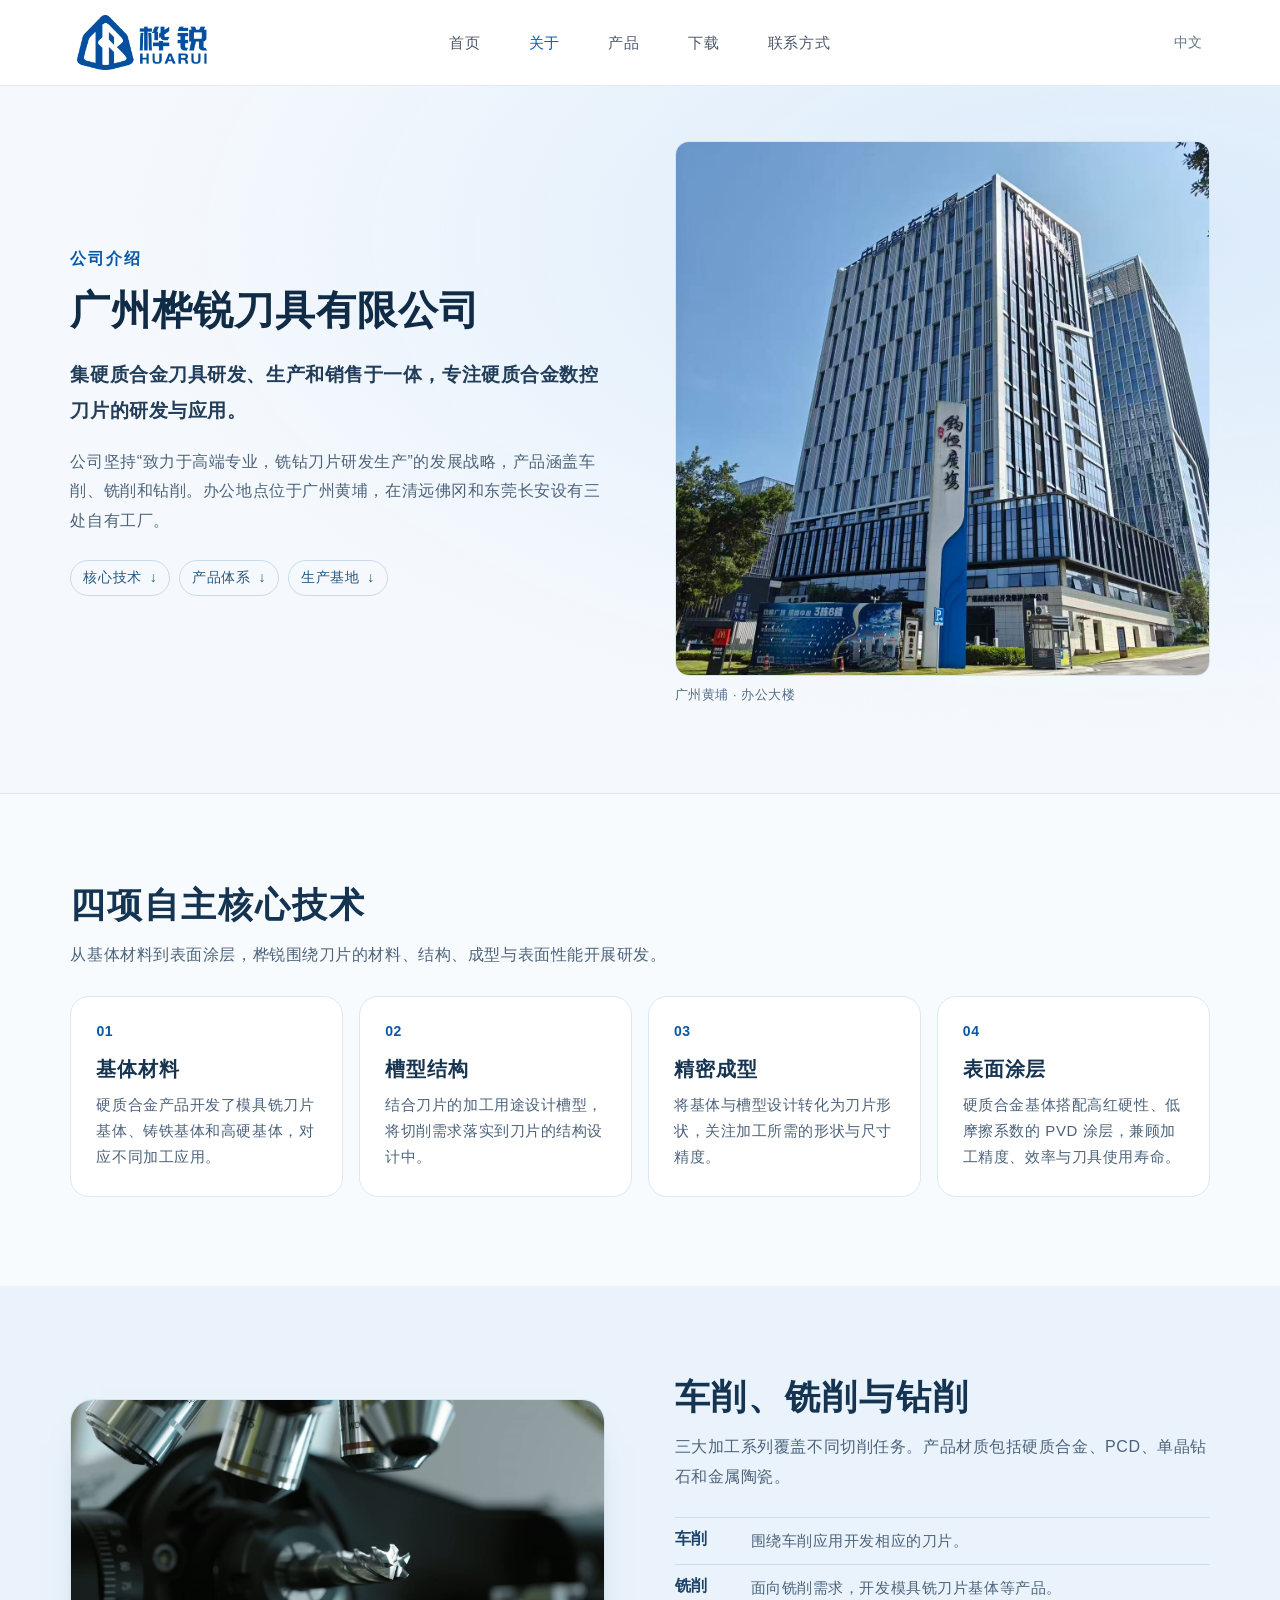
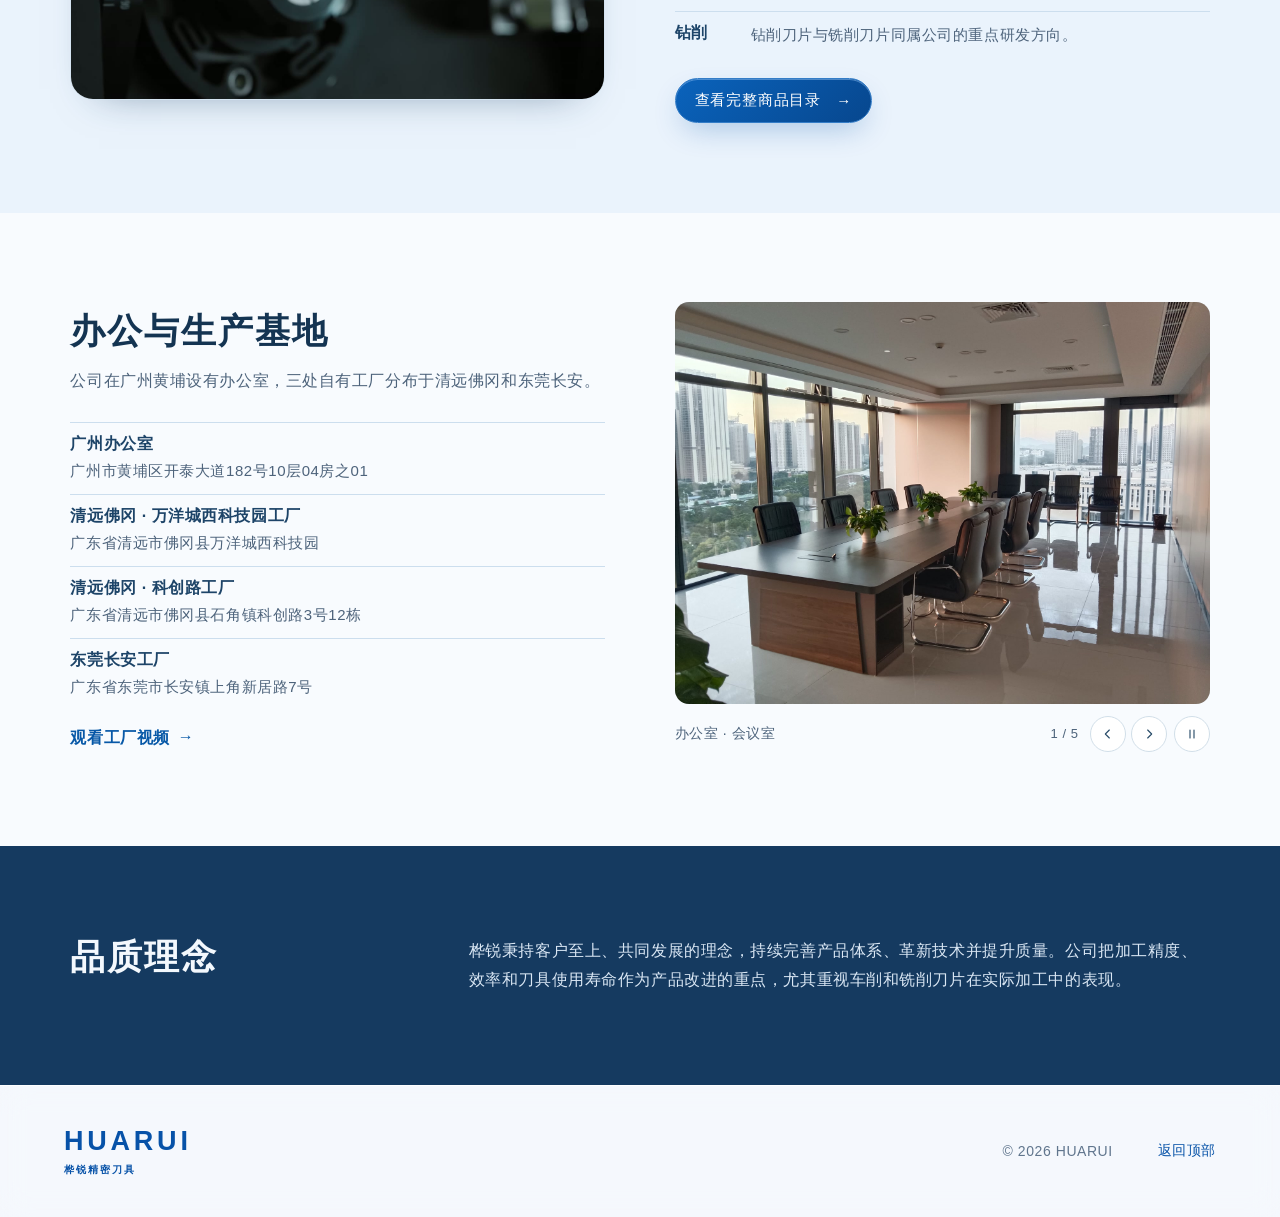
==== commit 7232cc94: "Publish the office photography, production gallery, and stable navigation" ====
--- a/about/index.html
+++ b/about/index.html
@@ -31,8 +31,8 @@
           </nav>
         </div>
         <figure class="about-hero-photo">
-          <img src="../assets/about/factory-aerial.jpg" alt="工厂厂区航拍" width="1480" height="832" fetchpriority="high">
-          <figcaption>厂区航拍 · 来自桦锐工厂视频</figcaption>
+          <img src="../assets/about/office-building.jpg" alt="广州黄埔办公大楼外景" width="1280" height="1706" fetchpriority="high">
+          <figcaption>广州黄埔 · 办公大楼</figcaption>
         </figure>
       </div>
     </section>
@@ -81,9 +81,29 @@
           </dl>
           <a class="about-text-link" href="../index.html#factory-video">观看工厂视频 <span aria-hidden="true">→</span></a>
         </div>
-        <figure class="about-photo">
-          <img src="../assets/about/workshop.jpg" alt="厂房内的刀具生产设备" width="1480" height="832" loading="lazy">
-          <figcaption>生产车间 · 来自桦锐工厂视频</figcaption>
+        <figure class="about-gallery" aria-label="办公与车间实拍">
+          <div class="about-gallery-frame" id="about-gallery-photos">
+            <img class="is-current" src="../assets/about/office-meeting.jpg" alt="落地窗旁的会议室" width="1680" height="1260" data-caption="办公室 · 会议室">
+            <img class="gallery-portrait" src="../assets/about/office-corridor.jpg" alt="广州办公室的走廊" width="1260" height="1680" data-caption="办公室 · 走廊" aria-hidden="true">
+            <img class="gallery-portrait" src="../assets/about/office-entry.jpg" alt="广州办公室入口" width="1260" height="1680" data-caption="办公室 · 入口" aria-hidden="true">
+            <img class="gallery-grinders" src="../assets/about/workshop-grinders.jpg" alt="生产车间内的一排刀具磨床" width="1680" height="1260" data-caption="生产车间 · 刀具磨床" aria-hidden="true">
+            <img src="../assets/about/workshop-aisle.jpg" alt="生产车间通道两侧的刀具磨床" width="1680" height="1260" data-caption="生产车间 · 设备通道" aria-hidden="true">
+          </div>
+          <figcaption class="about-gallery-footer">
+            <span class="about-gallery-caption">办公室 · 会议室</span>
+            <div class="about-gallery-controls" hidden>
+              <span class="about-gallery-count">1 / 5</span>
+              <button type="button" data-gallery-step="-1" aria-label="上一张照片" aria-controls="about-gallery-photos">
+                <svg viewBox="0 0 24 24" aria-hidden="true"><path d="m14 6-6 6 6 6"/></svg>
+              </button>
+              <button type="button" data-gallery-step="1" aria-label="下一张照片" aria-controls="about-gallery-photos">
+                <svg viewBox="0 0 24 24" aria-hidden="true"><path d="m10 6 6 6-6 6"/></svg>
+              </button>
+              <button type="button" class="about-gallery-toggle" aria-label="暂停自动轮播" aria-controls="about-gallery-photos">
+                <svg viewBox="0 0 24 24" aria-hidden="true"><path class="gallery-pause-icon" d="M9 6v12m6-12v12"/><path class="gallery-play-icon" d="m9 6 9 6-9 6z"/></svg>
+              </button>
+            </div>
+          </figcaption>
         </figure>
       </div>
     </section>
@@ -97,5 +117,6 @@
   </main>
   <footer><a class="footer-brand" href="../index.html#top">HUARUI<span>桦锐精密刀具</span></a><span>© 2026 HUARUI</span><a href="#overview">返回顶部</a></footer>
   <script src="../catalog/site-navigation.js"></script>
+  <script src="gallery.js"></script>
 </body>
 </html>
--- a/glass.css
+++ b/glass.css
@@ -35,15 +35,16 @@
 @media(prefers-reduced-motion:reduce){html{scroll-behavior:auto}.reveal-item.will-reveal{opacity:1;translate:0 0}.hero .tool-stage{transform:rotate(18deg)}*,*:before,*:after{animation:none!important;transition:none!important}}
 
 /* Requested navigation and typography refinements */
-.header,.header.is-scrolled{display:block;position:fixed;inset:0 0 auto;height:86px;margin:0;padding:0;border:0;border-bottom:1px solid #e5ebf1;border-radius:0;background:#fffffffa;box-shadow:none;backdrop-filter:none;overflow:visible;z-index:60}
+.header,.header.is-scrolled{display:block;position:fixed;inset:0 0 auto;height:86px;margin:0;padding:0;border:0;border-bottom:1px solid #e5ebf1;border-radius:0;background:#fff;box-shadow:none;backdrop-filter:none;overflow:visible;z-index:60}
 .header-inner{height:100%;width:min(1440px,88%);margin:auto;display:grid;grid-template-columns:1fr auto 1fr;align-items:center;gap:30px}
 .header .brand{justify-self:start}.header .brand img{width:130px;height:auto}
 .header .main-navigation{display:flex;align-items:center;justify-content:center;justify-self:center;gap:28px;height:100%;padding:0;border:0;border-radius:0;background:none;box-shadow:none;position:static;overflow:visible;backdrop-filter:none}
 .main-navigation .nav-item{position:static;height:100%;display:flex;align-items:center}
 .header .main-navigation .nav-link{position:relative;display:flex;align-items:center;justify-content:center;padding:27px 10px;height:100%;border:0;border-radius:0;color:#4b5869;background:none;box-shadow:none;font-size:14px;line-height:2;text-decoration:none;white-space:nowrap;transition:color .3s}
 .header .main-navigation .nav-link:after{content:'';position:absolute;bottom:18px;left:10px;right:10px;height:1.5px;background:#0759ad;transform:scaleX(0);transition:transform .35s var(--ease)}
-.header .main-navigation .nav-link:hover,.header .main-navigation .nav-link.active,.header .main-navigation .nav-item.is-open>.nav-link{color:#0759ad;background:none;box-shadow:none;transform:none}
-.header .main-navigation .nav-link.active:after,.header .main-navigation .nav-item.is-open>.nav-link:after{transform:scaleX(1)}
+.header .main-navigation .nav-link:not(.active):hover,.header .main-navigation .nav-item.is-open>.nav-link:not(.active){color:#253c53}
+.header .main-navigation .nav-link.active{color:#0759ad}
+.header .main-navigation .nav-link.active:after{transform:scaleX(1)}
 .nav-language{justify-self:end;color:#637589;font-size:13px}.header .menu-button{display:none}
 .mega-panel{position:absolute;z-index:20;left:0;right:0;top:100%;display:grid;grid-template-rows:0fr;background:#f9fcfff7;backdrop-filter:blur(28px);visibility:hidden;opacity:0;box-shadow:0 30px 50px -35px #16345165;pointer-events:none;transition:grid-template-rows .55s var(--ease),opacity .35s,visibility 0s .55s}
 .mega-clip{min-height:0;overflow:hidden}.mega-inner{width:min(1280px,88%);margin:auto;min-height:250px;padding:35px 0;display:grid;grid-template-columns:240px 1fr;gap:55px;transform:translateY(-12px);opacity:0;transition:transform .55s var(--ease),opacity .3s}
--- a/about/about.css
+++ b/about/about.css
@@ -51,6 +51,14 @@
   box-shadow:0 18px 40px -29px #173e6299;
 }
 .about-hero-photo figcaption,.about-photo figcaption { margin-top:10px; color:#536c84; font-size:13px; }
+.about-hero-photo { width:min(100%,560px); justify-self:end; }
+.about-hero-photo img {
+  aspect-ratio:1;
+  object-fit:cover;
+  object-position:center 76%;
+  border-radius:14px;
+  box-shadow:none;
+}
 .about-technology,.about-portfolio,.about-production,.about-quality { padding:clamp(63px,7vw,116px) 0; }
 .about-heading { margin-bottom:26px; }
 .about-heading h2,.about-quality h2 { margin:0 0 13px; color:#143452; font-size:clamp(27px,2.7vw,44px); font-weight:600; line-height:1.25; }
@@ -77,6 +85,66 @@
 .about-link { margin-top:20px; padding:12px 19px; border-radius:24px; }
 .about-text-link { display:inline-flex; gap:8px; margin-top:18px; color:#0758a7; font-weight:600; }
 .about-text-link:hover { text-decoration:underline; text-underline-offset:4px; }
+.about-gallery { min-width:0; margin:0; }
+.about-gallery-frame {
+  position:relative;
+  overflow:hidden;
+  isolation:isolate;
+  aspect-ratio:4 / 3;
+  border-radius:14px;
+  background:#dbe3ea;
+}
+.about-gallery-frame img {
+  position:absolute;
+  inset:0;
+  width:100%;
+  height:100%;
+  object-fit:cover;
+  opacity:0;
+  visibility:hidden;
+  transition:opacity .48s ease,visibility 0s linear .48s;
+}
+.about-gallery-frame .is-current { z-index:1; opacity:1; visibility:visible; transition-delay:0s; }
+.about-gallery-frame .gallery-portrait { object-position:center 48%; }
+.about-gallery-frame .gallery-grinders { object-position:center 62%; }
+.about-gallery-footer {
+  display:flex;
+  justify-content:space-between;
+  align-items:center;
+  gap:12px;
+  min-height:46px;
+  margin-top:7px;
+  color:#4d637b;
+  font-size:14px;
+}
+.about-gallery-controls { display:flex; gap:5px; align-items:center; flex:none; }
+.about-gallery-controls[hidden] { display:none; }
+.about-gallery-count { margin-inline-end:6px; font-variant-numeric:tabular-nums; font-size:13px; }
+.about-gallery-controls button {
+  display:grid;
+  place-items:center;
+  width:36px;
+  height:36px;
+  padding:0;
+  border:1px solid #d2dfe9;
+  border-radius:50%;
+  background:#fff;
+  color:#294c69;
+}
+.about-gallery-controls button:hover { background:#ebf2f8; border-color:#bacddd; }
+.about-gallery-controls svg {
+  width:16px;
+  height:16px;
+  fill:none;
+  stroke:currentColor;
+  stroke-width:1.7;
+  stroke-linecap:round;
+  stroke-linejoin:round;
+}
+.about-gallery-toggle .gallery-play-icon,
+.about-gallery-toggle[data-paused] .gallery-pause-icon { display:none; }
+.about-gallery-toggle[data-paused] .gallery-play-icon { display:initial; }
+.about-gallery-toggle { margin-inline-start:2px; }
 .about-quality { background:#153a60; }
 .about-quality-inner { display:grid; grid-template-columns:minmax(180px,1fr) minmax(0,2fr); gap:28px; align-items:start; }
 .about-quality h2 { margin:0; color:#f3f8fd; }
@@ -88,7 +156,11 @@
   .about-intro { padding-top:107px; }
   .about-intro-grid,.about-split,.about-quality-inner { grid-template-columns:1fr; gap:25px; }
   .about-portfolio .about-photo { grid-row:2; }
+  .about-hero-photo { justify-self:center; }
   .about-tech-grid li { padding:17px; }
+}
+@media (prefers-reduced-motion:reduce) {
+  .about-gallery-frame img { transition:none; }
 }
 @media (max-width:385px) {
   .about-tech-grid { grid-template-columns:1fr; }
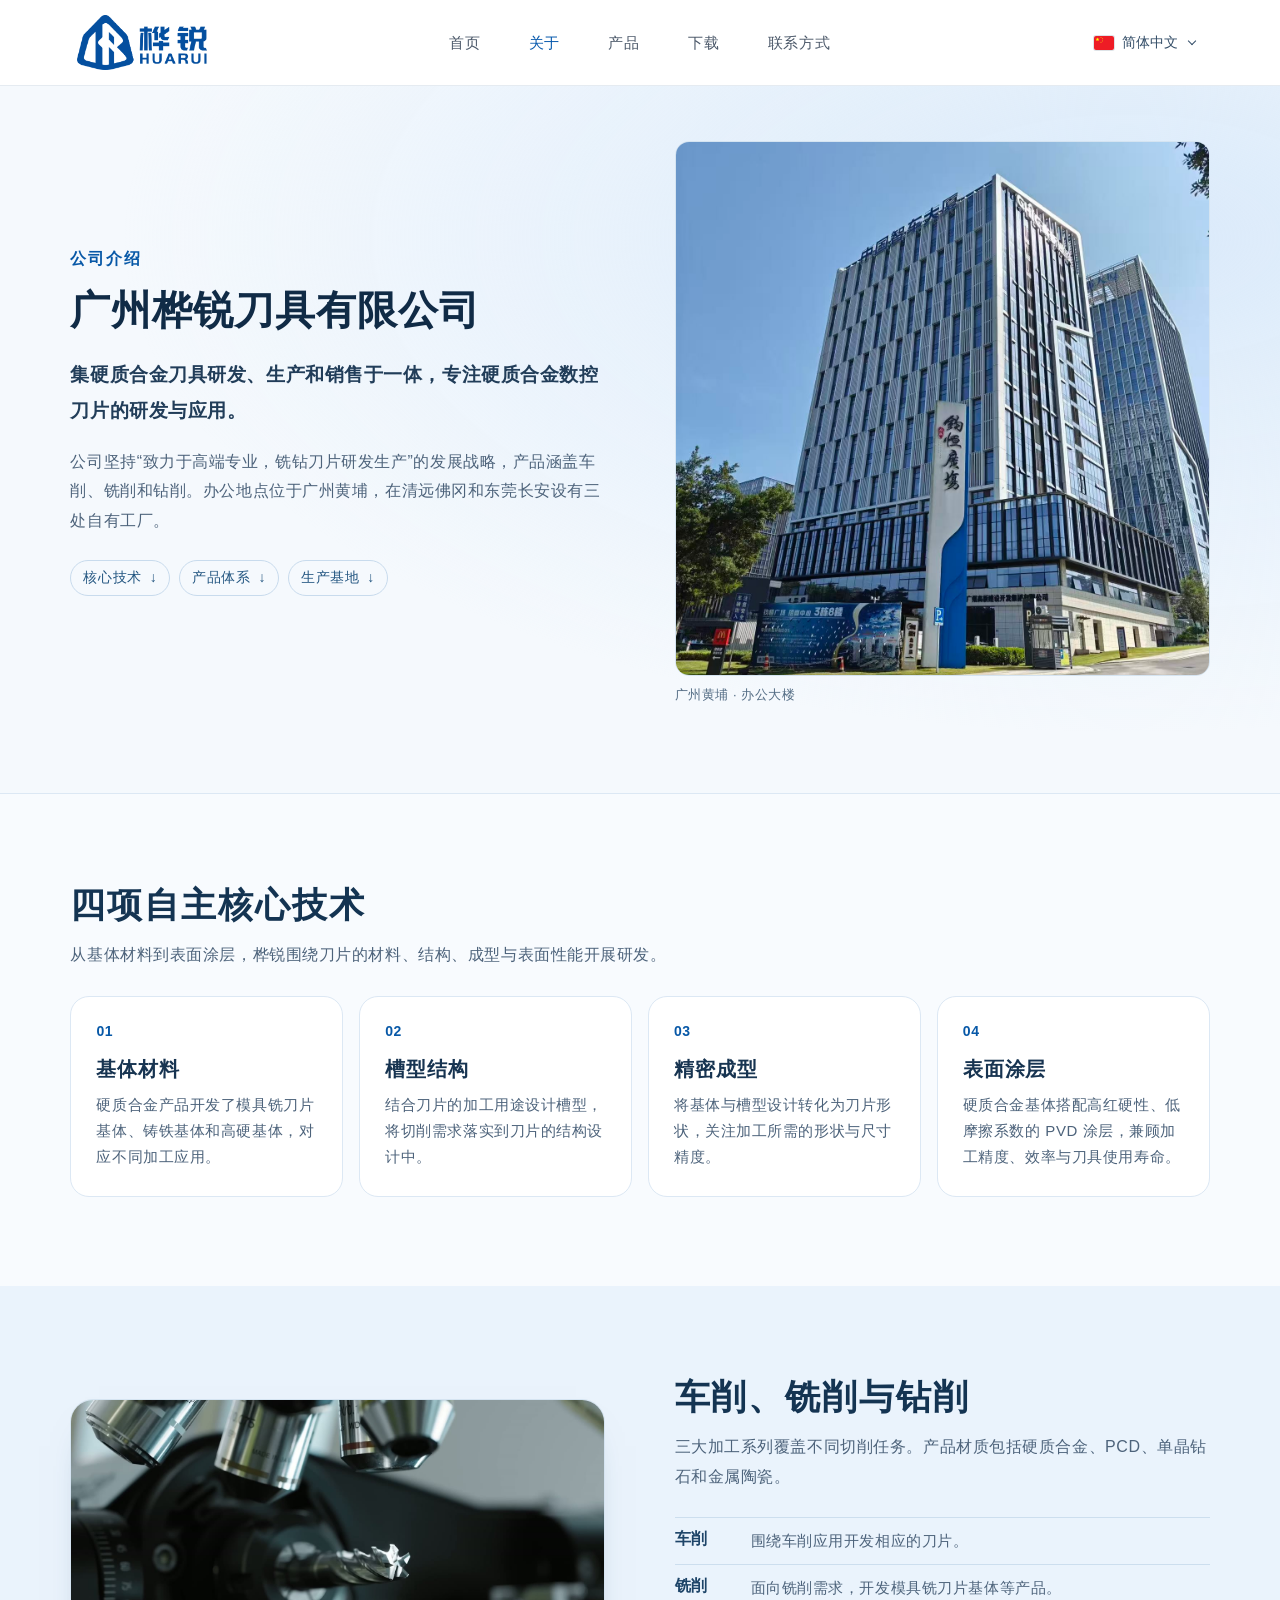
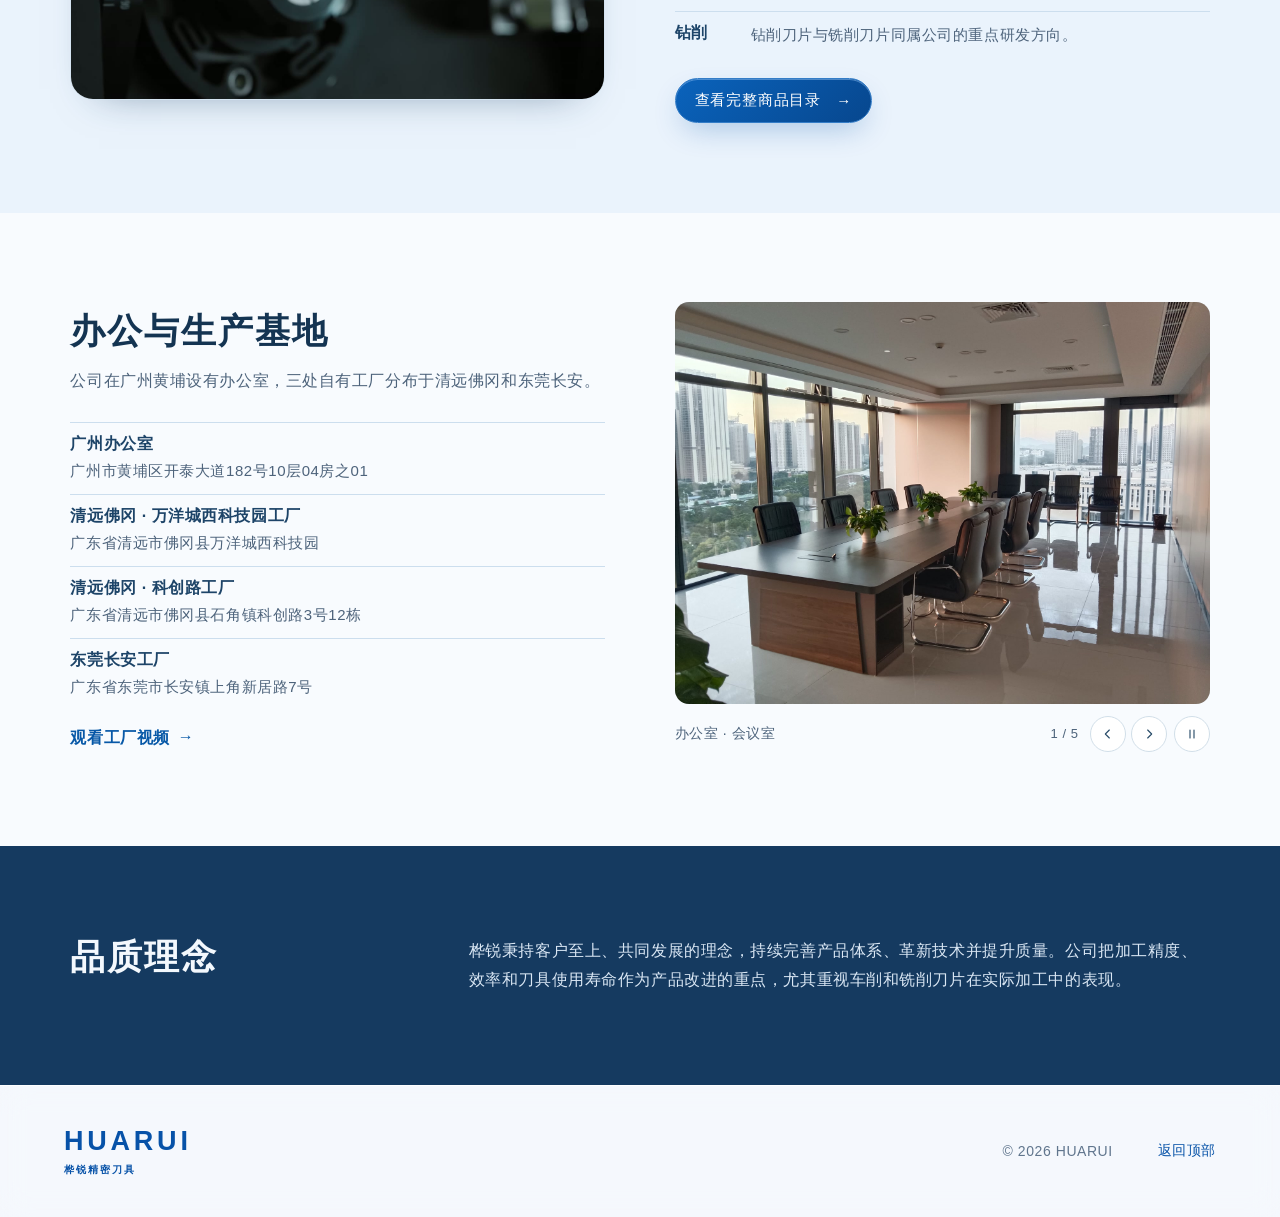
==== commit ab4498ce: "Publish the multilingual Huarui product catalog and navigation" ====
--- a/about/index.html
+++ b/about/index.html
@@ -1,7 +1,7 @@
 <!doctype html>
 <html lang="zh-CN">
 <head>
-  <meta charset="UTF-8">
+  <meta charset="utf-8">
   <meta name="viewport" content="width=device-width,initial-scale=1">
   <meta name="description" content="了解广州桦锐刀具有限公司的研发方向、核心技术、产品体系与自有工厂。">
   <meta name="theme-color" content="#074e9e">
@@ -12,10 +12,11 @@
   <link rel="stylesheet" href="../interaction.css">
   <link rel="stylesheet" href="../typography.css">
   <link rel="stylesheet" href="about.css">
+<link rel="stylesheet" href="../language.css">
 </head>
 <body>
   <a class="skip" href="#overview">跳至公司介绍</a>
-  <header class="header"><div class="header-inner"><a class="brand" href="../index.html#top" aria-label="桦锐首页"><img src="../assets/logo.png" alt="桦锐 HUARUI"></a><nav class="main-navigation" id="main-navigation" aria-label="主导航"><div class="nav-item"><a class="nav-link" href="../index.html#top">首页</a></div><div class="nav-item has-mega"><a class="nav-link active" href="index.html" aria-current="page" aria-expanded="false" aria-controls="mega-about">关于</a><div class="mega-panel" id="mega-about" inert><div class="mega-clip"><div class="mega-inner"><div class="mega-preview"><img class="mega-logo" src="../assets/logo.png" alt="桦锐 HUARUI"></div><div class="mega-links"><a href="index.html">公司介绍</a><a href="#production">生产实力</a><a href="#quality">品质理念</a></div></div></div></div></div><div class="nav-item has-mega"><a class="nav-link" href="../index.html#products" aria-expanded="false" aria-controls="mega-products">产品</a><div class="mega-panel" id="mega-products" inert><div class="mega-clip"><div class="mega-inner"><div class="mega-preview"><div class="mega-tool"><img src="../assets/44.png" alt="4刃钨钢铣刀"></div><div class="mega-tool secondary"><img src="../assets/55.png" alt="3刃锥度铣刀"></div></div><div class="mega-links"><a href="../catalog/index.html">全部商品与规格</a><a href="../index.html#product-card-0">4刃钨钢铣刀</a><a href="../index.html#product-card-1">3刃锥度铣刀</a><a href="../index.html#product-card-2">2刃锥度球刀</a><a href="../index.html#product-card-3">2刃倒角刀</a><a href="../index.html#product-card-4">玉米铣刀</a><a href="../index.html#selection">智能选型与参数计算</a></div></div></div></div></div><div class="nav-item"><a class="nav-link" href="../index.html#selection">下载</a></div><div class="nav-item"><a class="nav-link" href="../index.html#selection">联系方式</a></div></nav><span class="nav-language">中文</span><button class="menu-button" aria-label="打开导航" aria-controls="main-navigation" aria-expanded="false">菜单</button></div></header>
+  <header class="header"><div class="header-inner"><a class="brand" href="../index.html#top" aria-label="桦锐首页"><img src="../assets/logo.png" alt="桦锐 HUARUI"></a><nav class="main-navigation" id="main-navigation" aria-label="主导航"><div class="nav-item"><a class="nav-link" href="../index.html#top">首页</a></div><div class="nav-item has-mega"><a class="nav-link active" href="index.html" aria-current="page" aria-expanded="false" aria-controls="mega-about">关于</a><div class="mega-panel" id="mega-about" inert><div class="mega-clip"><div class="mega-inner"><div class="mega-preview"><img class="mega-logo" src="../assets/logo.png" alt="桦锐 HUARUI"></div><div class="mega-links"><a href="index.html">公司介绍</a><a href="#production">生产实力</a><a href="#quality">品质理念</a></div></div></div></div></div><div class="nav-item has-mega"><a class="nav-link" href="../catalog/index.html" target="_blank" rel="noopener" aria-expanded="false" aria-controls="mega-products">产品</a><button class="product-category-toggle" type="button" aria-label="产品分类" aria-expanded="false" aria-controls="mega-products"><svg viewBox="0 0 24 24" aria-hidden="true"><path d="m6 9 6 6 6-6"/></svg></button><div class="mega-panel" id="mega-products" inert><div class="mega-clip"><div class="mega-inner"><div class="mega-preview"><div class="mega-tool"><img src="../assets/44.png" alt="4刃钨钢铣刀"></div><div class="mega-tool secondary"><img src="../assets/55.png" alt="3刃锥度铣刀"></div></div><div class="mega-links"><a href="../catalog/index.html" target="_blank" rel="noopener">全部商品与规格</a><a href="../catalog/index.html?category=turning" target="_blank" rel="noopener">车削刀具</a><a href="../catalog/index.html?category=milling" target="_blank" rel="noopener">铣削刀具</a><a href="../catalog/index.html?category=drilling" target="_blank" rel="noopener">钻削刀具</a><a href="../catalog/index.html?category=threading" target="_blank" rel="noopener">螺纹加工刀具</a><a href="../catalog/index.html?category=holding" target="_blank" rel="noopener">刀具夹持系统</a><a href="../catalog/index.html?category=hole-finishing" target="_blank" rel="noopener">孔加工刀具</a></div></div></div></div></div><div class="nav-item"><a class="nav-link" href="../index.html#selection">下载</a></div><div class="nav-item"><a class="nav-link" href="../index.html#selection">联系方式</a></div></nav><span class="nav-language">中文</span><button class="menu-button" aria-label="打开导航" aria-controls="main-navigation" aria-expanded="false">菜单</button></div></header>
   <main class="about-page" id="overview">
     <section class="about-intro" aria-labelledby="about-title">
       <div class="about-wrap about-intro-grid">
@@ -116,7 +117,9 @@
     </section>
   </main>
   <footer><a class="footer-brand" href="../index.html#top">HUARUI<span>桦锐精密刀具</span></a><span>© 2026 HUARUI</span><a href="#overview">返回顶部</a></footer>
-  <script src="../catalog/site-navigation.js"></script>
+  <script src="../translations.js"></script>
+<script src="../language.js"></script>
+<script src="../catalog/site-navigation.js"></script>
   <script src="gallery.js"></script>
 </body>
 </html>
--- a/glass.css
+++ b/glass.css
@@ -27,7 +27,7 @@
 .precision-section:before{content:'';position:absolute;width:620px;height:620px;left:-260px;bottom:-320px;border:1px solid #b3d6ff22;border-radius:50%;box-shadow:0 0 0 90px #bddbff05,0 0 0 180px #bddbff03;z-index:-1}.precision-top{margin-bottom:44px}.precision-top h2{color:#f0f6ff}.precision-top .eyebrow{font-size:10px;letter-spacing:2px;color:#84b1de}.precision-top>p{color:#9db7d0;font-size:13px}.spotlight{gap:28px;align-items:stretch;grid-template-columns:1fr 1fr}.spotlight-image{height:550px;border-radius:26px;border:1px solid #ffffffae;background:radial-gradient(ellipse at 30% 20%,#f9fdff,#dde9f5d9 65%,#b8d6f6cc);box-shadow:inset 0 1px 0 #fff,0 20px 40px -20px #00152930;backdrop-filter:blur(25px)}.spotlight-image:before{content:'';position:absolute;width:75%;aspect-ratio:1;left:13%;top:12%;border-radius:50%;border:1px solid #fff7;box-shadow:0 0 0 55px #ffffff12}.spec-line{border-color:#7297bd4d}.image-index{background:#ffffff63;padding:8px 12px;border:1px solid #fff8;border-radius:10px;color:#577d9f;left:22px;top:22px}.image-caption{font-size:10px;color:#6a8aa8}.zoom-button{background:#ffffff82;border:1px solid #fff9;border-radius:14px;padding:9px 14px;backdrop-filter:blur(12px);transition:background .3s}.zoom-button:hover{background:#fff}.spotlight-copy{padding:40px;border:1px solid #ffffff26;border-radius:26px;background:linear-gradient(140deg,#ffffff12,#ffffff05);box-shadow:inset 0 1px 0 #ffffff15;backdrop-filter:blur(28px);display:flex;flex-direction:column;justify-content:center}.spotlight-tabs{gap:7px;margin-bottom:32px;background:#05182e38;padding:5px;border:1px solid #a8cff922;border-radius:16px;align-self:flex-start}.spotlight-tabs button{border-radius:11px;border:1px solid transparent;width:42px;height:37px;color:#94b6d8}.spotlight-tabs button.active{background:linear-gradient(135deg,#fff,#cbdef3);box-shadow:0 4px 15px #00182e3d}.spotlight-tabs button:not(.active):hover{background:#ffffff1f;color:#fff;border-color:#ffffff20}.spotlight-copy h3{font-size:32px;}.spotlight-copy p{color:#b2c9df;font-size:15px;line-height:2}.spotlight-copy dl{margin:23px 0 28px}.spotlight-copy dl>div{border-color:#ffffff1c;padding:12px 0;max-width:none}.spotlight-copy dd{color:#e5effa}.spotlight-copy .button{align-self:flex-start;font-size:13px}.light{border:1px solid #ffffffe0;background:linear-gradient(135deg,#fff,#e5effbdd);box-shadow:0 7px 22px #001e3d19}.light:hover{box-shadow:0 13px 27px #001e3d30}
 .selection-layout{gap:26px;grid-template-columns:.85fr 1.15fr}.selection-options{gap:13px}.selection-options>button{padding:26px;border-radius:22px;background:#ffffff75;border:1px solid #fff;box-shadow:var(--glass-shadow);transition:background .5s,box-shadow .5s,transform .5s var(--ease)}.selection-options>button:hover:not(.active){transform:translateX(4px);background:#ffffffc2}.selection-options>button.active{background:linear-gradient(120deg,#0d61b4,#094887);border:1px solid #4c87bf;box-shadow:0 12px 24px -10px #12539052,inset 0 1px 0 #a6d0fa55}.selection-options>button b{border-radius:50%;width:29px;height:29px;display:grid;place-items:center;background:#ffffff16;font-size:18px}.selection-options>button small{opacity:.75}.recommendation{border:1px solid white;border-radius:25px;background:linear-gradient(135deg,#ffffffb0,#ffffff4d);box-shadow:var(--glass-shadow);backdrop-filter:blur(20px);padding:27px 32px}.recommend-label{border-color:#c8dced77}.recommend-item{border-color:#c8dced77;padding:16px 0}.recommend-item:hover>span{transform:rotate(90deg);background:var(--blue);color:#fff}.recommend-item>span{height:28px;width:28px;display:grid;place-items:center;border-radius:50%;background:#fff9;font-size:18px;transition:transform .4s,color .4s,background .4s}.recommend-item h3{font-size:18px}.recommend-item p{color:#7890a6;line-height:1.8}.selection-reminder{border-color:#cdddeb;font-size:12px}.closing{margin:0 5.5% 76px;padding:65px 6%;border-radius:30px;border:1px solid #ffffff7a;background:radial-gradient(ellipse at 80% 40%,#73b5f26b,transparent 50%),linear-gradient(125deg,#063970,#0756a7 65%,#3c81bb);box-shadow:inset 0 1px 0 #ffffff61,0 24px 50px -32px #0b4e946e}.closing:before{content:'';position:absolute;width:430px;height:430px;border-radius:50%;right:-40px;top:-80px;border:1px solid #ffffff24;box-shadow:0 0 0 80px #ffffff06,0 0 0 160px #ffffff04;pointer-events:none}.closing h2{font-size:37px;}.closing-word{color:#ffffff08}footer{background:#ffffff45;border-color:#ffffffc7;backdrop-filter:blur(15px);font-size:12px}
 dialog{border-radius:28px;border:1px solid #ffffffce;background:#f4f9ffe8;backdrop-filter:blur(30px) saturate(140%);box-shadow:inset 0 1px 0 white,0 40px 100px #001c415c;scrollbar-width:thin}dialog::backdrop{background:#08244466;backdrop-filter:blur(18px) saturate(75%)}.dialog-close{border-radius:50%;background:#ffffffc9;border:1px solid white;box-shadow:0 4px 15px #123f6a12;transition:background .3s,transform .3s}.dialog-close:hover{transform:rotate(90deg);background:white}.dialog-photo{background:radial-gradient(ellipse at 20% 30%,#fff,#dfeaf6 80%)}.dialog-zoom{border:1px solid white;border-radius:25px;background:#ffffffb5;backdrop-filter:blur(15px);box-shadow:0 5px 20px #34639220;z-index:2}.dialog-note{padding:16px;border:1px solid white;border-radius:14px;background:#ffffff69;color:#6d829b}.dialog-copy>p{font-size:15px}.dialog-copy li{border-color:#d2e1ef}.dialog-photo img{pointer-events:none}.dialog-copy .button{font-size:14px}
-.reveal-item{transition:opacity .85s var(--ease),translate .85s var(--ease)}.reveal-item.will-reveal{opacity:0;translate:0 25px}.reveal-item.is-visible{opacity:1;translate:0 0}.product-card{transition-delay:0s}
+.reveal-item{transition:opacity .85s var(--ease),translate .85s var(--ease)}.reveal-item.will-reveal{translate:0 12px}.reveal-item.is-visible{opacity:1;translate:0 0}.product-card{transition-delay:0s}
 @media(min-width:1600px){.hero{height:960px}.hero-visual{margin-bottom:130px}.hero-copy{padding-left:14%}.card-photo{height:335px}.tool-center{width:170px}.spotlight-image{height:600px}}
 @media(max-width:1100px){.header{inset:16px 3% auto;padding:0 18px}.header nav{gap:0}.header nav a{padding:10px 13px}.hero{grid-template-columns:45% 55%;min-height:780px}.hero-copy{padding-left:9%;padding-bottom:65px}h1{font-size:72px}.hero-copy>.eyebrow{font-size:9px;letter-spacing:1px}.hero-actions{gap:17px;flex-wrap:wrap}.hero-visual{margin-right:5%;margin-bottom:140px;margin-top:55px;min-height:480px}.tool-center{height:91%;width:130px;top:0}.tool-left{height:69%;width:90px;top:15%;transform:translateX(-180%)}.tool-right{height:65%;width:90px;top:26%;transform:translateX(82%)}.specimen-tag{min-width:220px;padding:16px;left:-4%;bottom:7%}.specimen-text strong{font-size:14px}.specimen-text small{font-size:8px}.specimen-tag .tag-plus{margin-left:5px}.visual-caption{bottom:-12%;left:8%}.hero-dock{margin-left:4%;margin-right:4%;padding:12px}.hero-dock .dock-label{padding:0 12px 0 6px;font-size:12px}.hero-dock button{font-size:12px;padding:17px 8px;gap:8px}.product-grid{gap:11px}.card-photo{height:252px}.card-top{padding:19px 12px}.card-top>span:last-child{font-size:9px;padding:4px 6px}.card-bottom{padding:20px 12px 23px}.card-bottom h3{font-size:14px}.card-bottom small{font-size:8px;min-height:29px}.card-open{right:9px;bottom:24px;width:22px;height:22px}.spotlight-copy{padding:27px}.spotlight-copy h3{font-size:28px}.spotlight-copy p{font-size:14px}.spotlight-image{height:530px}.spotlight-tabs button{width:37px}.section-heading h2,.precision-top h2{font-size:34px}}
 @media(max-width:700px){html{scroll-padding-top:105px}.header{inset:12px 4% auto;height:64px;border-radius:20px;padding:0 16px}.header.is-scrolled{top:8px;height:60px}.brand img{width:98px}.header nav{top:73px;left:0;right:0;border:1px solid #fff;border-radius:20px;background:#f3f9fff2;backdrop-filter:blur(24px);box-shadow:0 20px 40px #1d4d761c;gap:4px;padding:12px}.header nav a{width:100%;text-align:center;padding:14px;font-size:14px}.nav-cta{font-size:11px;gap:12px;margin-right:17px;border-radius:12px;padding:10px 12px}.menu-button{font-size:12px;color:#43617e}.hero{height:auto;min-height:0;padding:115px 0 58px;grid-template-columns:1fr}.hero-copy{padding:0 7%;}.hero-copy>.eyebrow{font-size:9px;letter-spacing:1.2px;padding:8px 12px}h1{font-size:65px;line-height:1.12;margin:26px 0 22px}.hero-copy>p{font-size:14px;line-height:1.9}.hero-actions{gap:22px;margin-top:24px;flex-wrap:nowrap}.hero-actions .button{padding:16px 22px;font-size:13px}.text-link{font-size:12px;gap:13px}.hero-visual{height:470px;min-height:0;margin:32px 6% 50px;}.hero-visual:before{inset:8% 3% 4%;border-radius:30px;transform:rotate(-4deg)}.tool-stage{height:100%;transform:rotate(18deg)}.tool-center{height:95%!important;top:0!important;width:112px!important}.tool-left{height:71%!important;top:16%!important;width:82px!important;transform:translateX(-174%)}.tool-right{height:66%!important;top:27%!important;width:83px!important;transform:translateX(72%)}.precision-ring{width:93%;height:auto}.ring-two{width:70%}.specimen-tag{left:0;bottom:5%;min-width:220px;padding:15px;border-radius:18px;gap:10px}.specimen-text small{font-size:8px}.specimen-text strong{font-size:14px}.visual-caption{bottom:-9%;left:4%;right:3%;}.visual-caption div{font-size:11px}.visual-caption small{font-size:8px}.visual-label{top:9%;right:0;font-size:8px}.visual-no{font-size:10px}.hero-dock{margin:-45px 5% 0;padding:9px;border-radius:20px;gap:7px;overflow-x:auto;scrollbar-width:none;justify-content:flex-start}.hero-dock .dock-label{display:none}.hero-dock button{flex:0 0 auto;min-width:106px;padding:15px 12px;font-size:12px;border-radius:14px;gap:9px}.hero-dock button span{font-size:10px}.section{padding:70px 6%}.section-heading{margin-bottom:27px}.section-heading h2,.precision-top h2{font-size:29px;}.section-heading .eyebrow{font-size:9px}.section-heading>p{font-size:13px;margin-top:17px}.collection-toolbar{margin-bottom:22px}.filters{width:100%;gap:2px;padding:4px;border-radius:14px;overflow:visible}.filter{flex:1;padding:11px 6px;font-size:12px;white-space:nowrap;border-radius:10px}.filter small{font-size:9px;margin-left:2px}.product-grid{gap:13px}.product-card{border-radius:21px}.card-top{padding:17px 12px}.card-top>span:last-child{font-size:9px}.card-photo{height:249px}.card-bottom{padding:19px 12px 23px}.card-bottom h3{font-size:15px}.card-bottom small{font-size:8px;min-height:27px}.card-open{right:10px;bottom:23px}.collection-note{font-size:11px;line-height:1.8}.precision-section{margin:0 12px;padding:48px 5%;border-radius:28px}.precision-top{margin-bottom:28px}.precision-top>p{font-size:12px;line-height:1.9}.spotlight{grid-template-columns:1fr;gap:18px}.spotlight-image{height:445px;border-radius:23px}.spotlight-copy{padding:25px;border-radius:23px}.spotlight-tabs{margin-bottom:26px}.spotlight-copy h3{font-size:28px}.spotlight-copy p{font-size:14px}.spotlight-copy dl>div{font-size:12px}.image-caption{font-size:9px;left:21px}.image-index{left:19px;top:19px;font-size:11px}.zoom-button{font-size:11px;right:17px;bottom:18px}.selection-layout{grid-template-columns:1fr;gap:21px}.selection-options>button{padding:22px;border-radius:20px}.recommendation{padding:24px;border-radius:22px}.recommend-item{gap:18px}.recommend-item h3{font-size:17px}.recommend-item p{font-size:12px}.selection-reminder{font-size:11px}.closing{margin:0 6% 45px;padding:42px 8%;border-radius:24px}.closing h2{font-size:28px}.closing:before{right:-250px}footer{padding:30px 6%;gap:24px}dialog{border-radius:24px}.dialog-photo{height:360px}.dialog-copy{padding:27px 24px}.dialog-copy>p{font-size:14px}.dialog-close{margin-right:12px;top:12px}.dialog-photo.zoomed img{height:190%}}
@@ -55,7 +55,36 @@
 .mega-links{display:grid;grid-template-columns:repeat(3,minmax(0,1fr));gap:15px 20px;align-content:center}
 .header .main-navigation .mega-links a{display:flex;align-items:center;justify-content:flex-start;margin:0;padding:14px 19px;border:0;border-radius:6px;background:#eaf1f8;color:#163758;text-align:left;text-decoration:none;font-size:14px;line-height:1.8;box-shadow:none;transition:background .3s,color .3s}
 .header .main-navigation .mega-links a:hover,.header .main-navigation .mega-links a:focus-visible{background:#dceafb;color:#0759ad}.header .main-navigation .mega-links a:after{display:none}
+.header .product-category-toggle { display: none; }
 .hero-copy h1{letter-spacing:.055em}.hero-dock button{font-size:15px;letter-spacing:.045em}.hero-dock button span{display:none}.filter{font-size:14px}.card-top>span:first-child{font-size:11px}.spotlight-tabs button{width:auto;min-width:42px;padding:0 13px;font-family:inherit;font-size:12px;white-space:nowrap}.image-index{display:none}
 @media(max-width:1100px){.header-inner{width:92%;gap:15px}.header .main-navigation{gap:14px}.header .main-navigation .nav-link{padding-inline:8px}.mega-inner{grid-template-columns:190px 1fr;gap:30px}.mega-preview{padding-right:25px}.mega-logo{width:155px}.hero-dock button{font-size:14px}.spotlight-tabs{flex-wrap:wrap}.spotlight-tabs button{padding:0 10px}}
 @media(max-width:700px){.header,.header.is-scrolled{height:70px;inset:0 0 auto;border-radius:0}.header-inner{display:flex;width:90%;justify-content:space-between;gap:12px}.header .brand img{width:105px}.header .main-navigation{display:none;position:absolute;left:0;right:0;top:100%;height:auto;max-height:calc(100svh - 70px);overflow:auto;align-items:stretch;flex-direction:column;gap:0;padding:10px 5% 20px;border-radius:0;background:#f9fcfff7;box-shadow:0 20px 40px #1d4d761c;backdrop-filter:blur(24px)}.header .main-navigation.open{display:flex}.main-navigation .nav-item{height:auto;display:block}.header .main-navigation .nav-link{height:auto;justify-content:flex-start;padding:13px 0}.header .main-navigation .nav-link:after{display:none}.nav-language{margin-left:auto;margin-right:8px}.header .menu-button{display:block;background:none;border:0;padding:10px 0;color:#43617e}.mega-panel{position:static;display:none;grid-template-rows:1fr;opacity:1;visibility:visible;pointer-events:auto;box-shadow:none;backdrop-filter:none;background:none;transition:none}.nav-item.is-open>.mega-panel{display:block}.mega-inner{width:100%;min-height:0;display:block;margin:0;padding:0 0 15px;opacity:1;transform:none}.mega-preview{display:none}.mega-links{grid-template-columns:1fr 1fr;gap:8px}.header .main-navigation .mega-links a{padding:10px 12px;font-size:12px}.hero-dock button{font-size:13px;letter-spacing:0}.hero-copy h1{letter-spacing:.015em}.spotlight-tabs button{min-width:0;padding:0 8px;font-size:11px}}
 
+@media (max-width: 700px) {
+  .header .main-navigation .nav-item:has(> .product-category-toggle) { position: relative; }
+  .header .main-navigation .nav-link[aria-controls="mega-products"] { padding-inline-end: 48px; }
+  .header .product-category-toggle {
+    display: grid;
+    place-items: center;
+    position: absolute;
+    inset-inline-end: 0;
+    top: 4px;
+    width: 42px;
+    height: 40px;
+    padding: 0;
+    color: #375673;
+    background: #eaf1f8;
+    border: 0;
+    border-radius: 7px;
+  }
+  .product-category-toggle svg {
+    width: 16px;
+    height: 16px;
+    fill: none;
+    stroke: currentColor;
+    stroke-width: 1.6;
+    stroke-linecap: round;
+    stroke-linejoin: round;
+  }
+  .product-category-toggle[aria-expanded="true"] svg { transform: rotate(180deg); }
+}
--- a/language.css
+++ b/language.css
@@ -0,0 +1,95 @@
+.language-picker {
+  position: relative;
+  z-index: 2;
+  font-size: 14px;
+  letter-spacing: normal;
+}
+.language-picker summary {
+  display: flex;
+  align-items: center;
+  gap: 8px;
+  min-height: 44px;
+  padding: 0 8px;
+  list-style: none;
+  color: #334d67;
+  cursor: pointer;
+  white-space: nowrap;
+}
+.language-picker summary::-webkit-details-marker { display: none; }
+.language-picker summary::after {
+  content: "";
+  width: 5px;
+  height: 5px;
+  margin-inline-start: 3px;
+  border: solid currentColor;
+  border-width: 0 1px 1px 0;
+  transform: translateY(-2px) rotate(45deg);
+}
+.language-picker[open] summary::after { transform: translateY(1px) rotate(225deg); }
+.language-picker summary:focus-visible { outline: 2px solid #458ddd; outline-offset: 3px; border-radius: 6px; }
+.language-flag {
+  display: block;
+  width: 20px;
+  height: 14px;
+  flex: none;
+  object-fit: cover;
+  border-radius: 2px;
+  box-shadow: 0 0 0 1px #18395524;
+}
+.language-options {
+  position: absolute;
+  inset-inline-end: 0;
+  top: calc(100% + 6px);
+  min-width: 174px;
+  margin: 0;
+  padding: 5px;
+  list-style: none;
+  border: 1px solid #dce6ef;
+  border-radius: 12px;
+  background: #fff;
+  box-shadow: 0 12px 30px #163a601a;
+}
+.language-options a {
+  display: flex;
+  align-items: center;
+  gap: 10px;
+  min-height: 38px;
+  padding: 5px 9px;
+  border-radius: 7px;
+  color: #334d67;
+  white-space: nowrap;
+}
+.language-options a:hover, .language-options a:focus-visible, .language-options a[aria-current] {
+  color: #0759ad;
+  background: #edf5fd;
+}
+.language-options a[aria-current]::after {
+  content: "✓";
+  margin-inline-start: auto;
+  font-size: 12px;
+}
+html:not(:lang(zh)) .hero-copy h1 {
+  font-size: clamp(43px, 5.1vw, 86px);
+  letter-spacing: -.045em;
+  line-height: 1.08;
+  overflow-wrap: anywhere;
+}
+html:lang(ja) .hero-copy h1 { letter-spacing: .015em; }
+html:not(:lang(zh)) .hero-actions,
+html:not(:lang(zh)) .spotlight-tabs { flex-wrap: wrap; }
+html:not(:lang(zh)) .spotlight-tabs button { width: auto; white-space: normal; }
+html:not(:lang(zh)) .hero-copy > p { max-width: 32ch; }
+html:not(:lang(zh)) .company-copy h2,
+html:not(:lang(zh)) .about-intro h1 { letter-spacing: -.015em; }
+html:not(:lang(zh)) .company-stat { padding-inline: clamp(8px, 1.8vw, 28px); }
+html:not(:lang(zh)) .company-stat:first-child { padding-inline-start: 0; }
+html:not(:lang(zh)) .company-stat dt { line-height: 1.35; }
+html:not(:lang(zh)) .catalog-entry { white-space: normal; }
+@media (max-width: 850px) {
+  html:not(:lang(zh)) .company-stat:nth-child(3) { padding-inline-start: 0; }
+}
+@media (min-width: 701px) and (max-width: 1050px) {
+  html:not(:lang(zh)) .header-inner { gap: 12px; }
+  html:not(:lang(zh)) .header .main-navigation { gap: 5px; }
+  html:not(:lang(zh)) .header .main-navigation .nav-link { padding-inline: 5px; }
+}
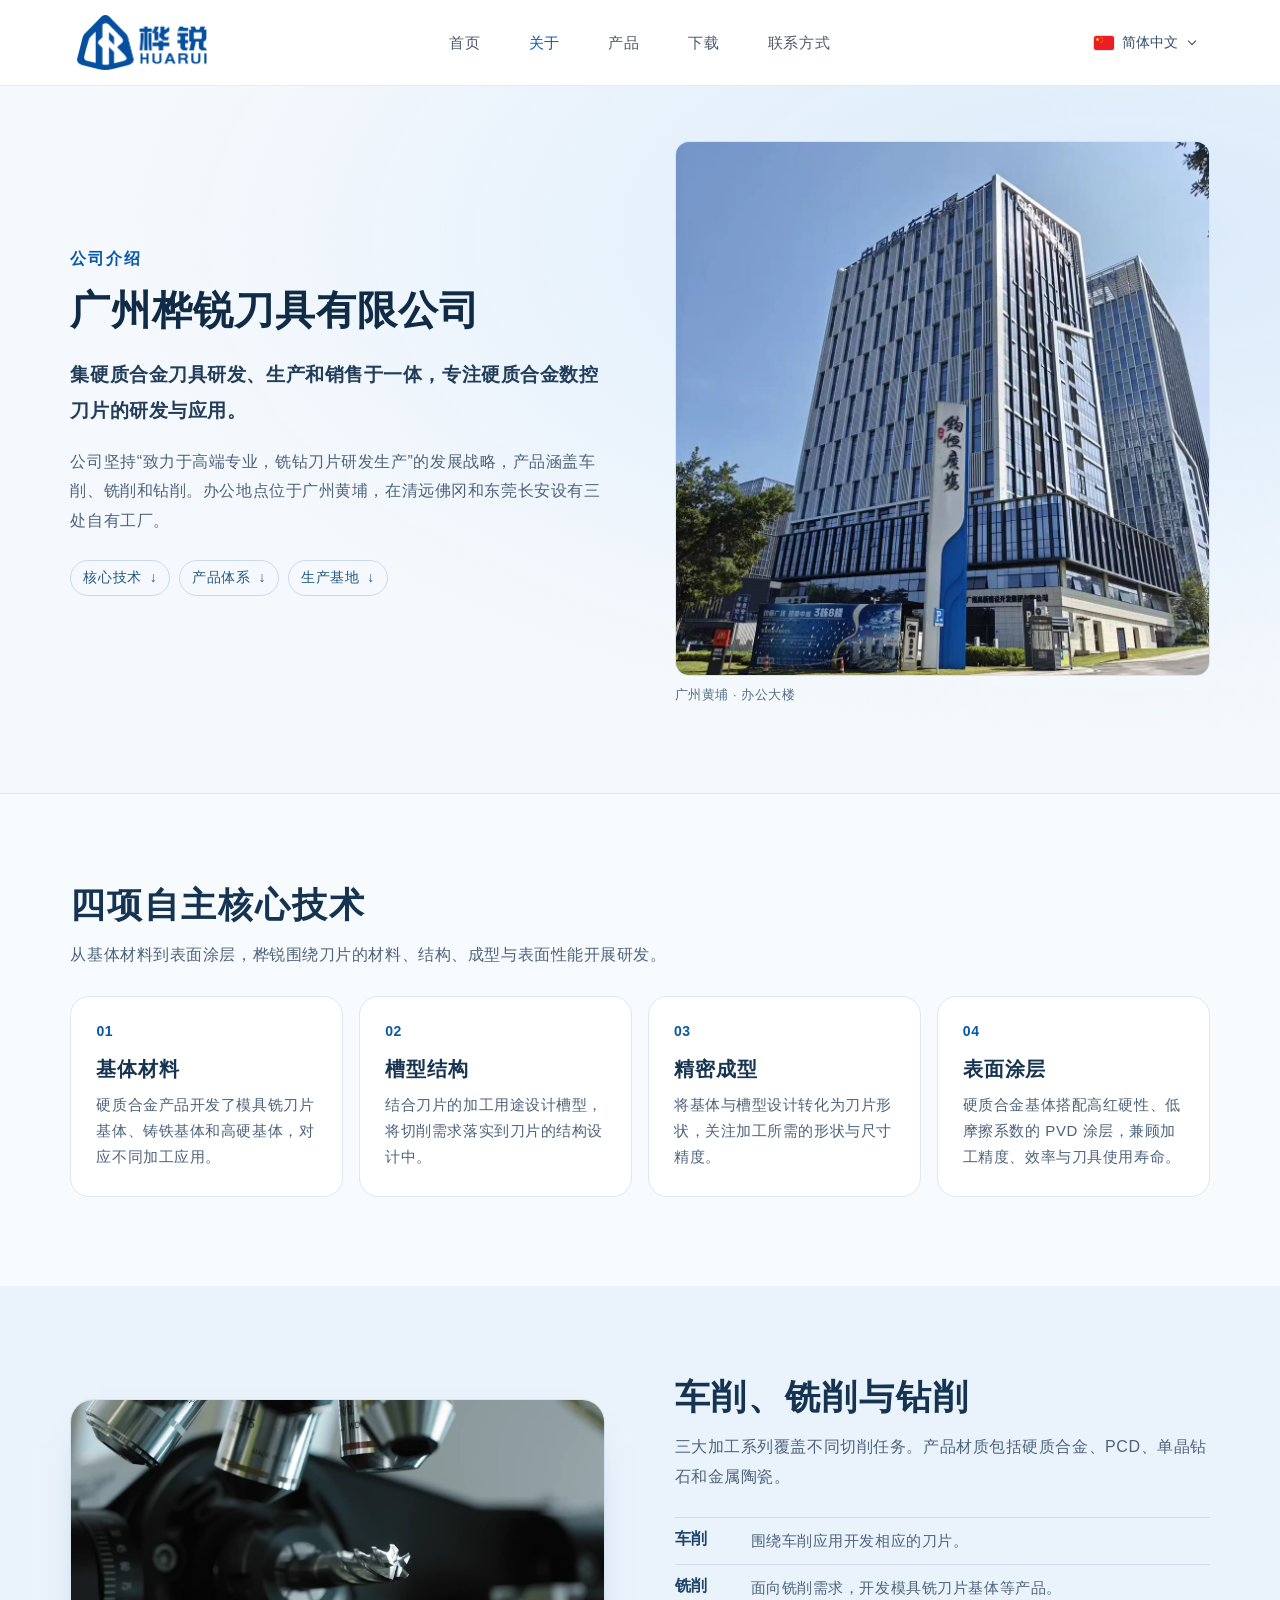
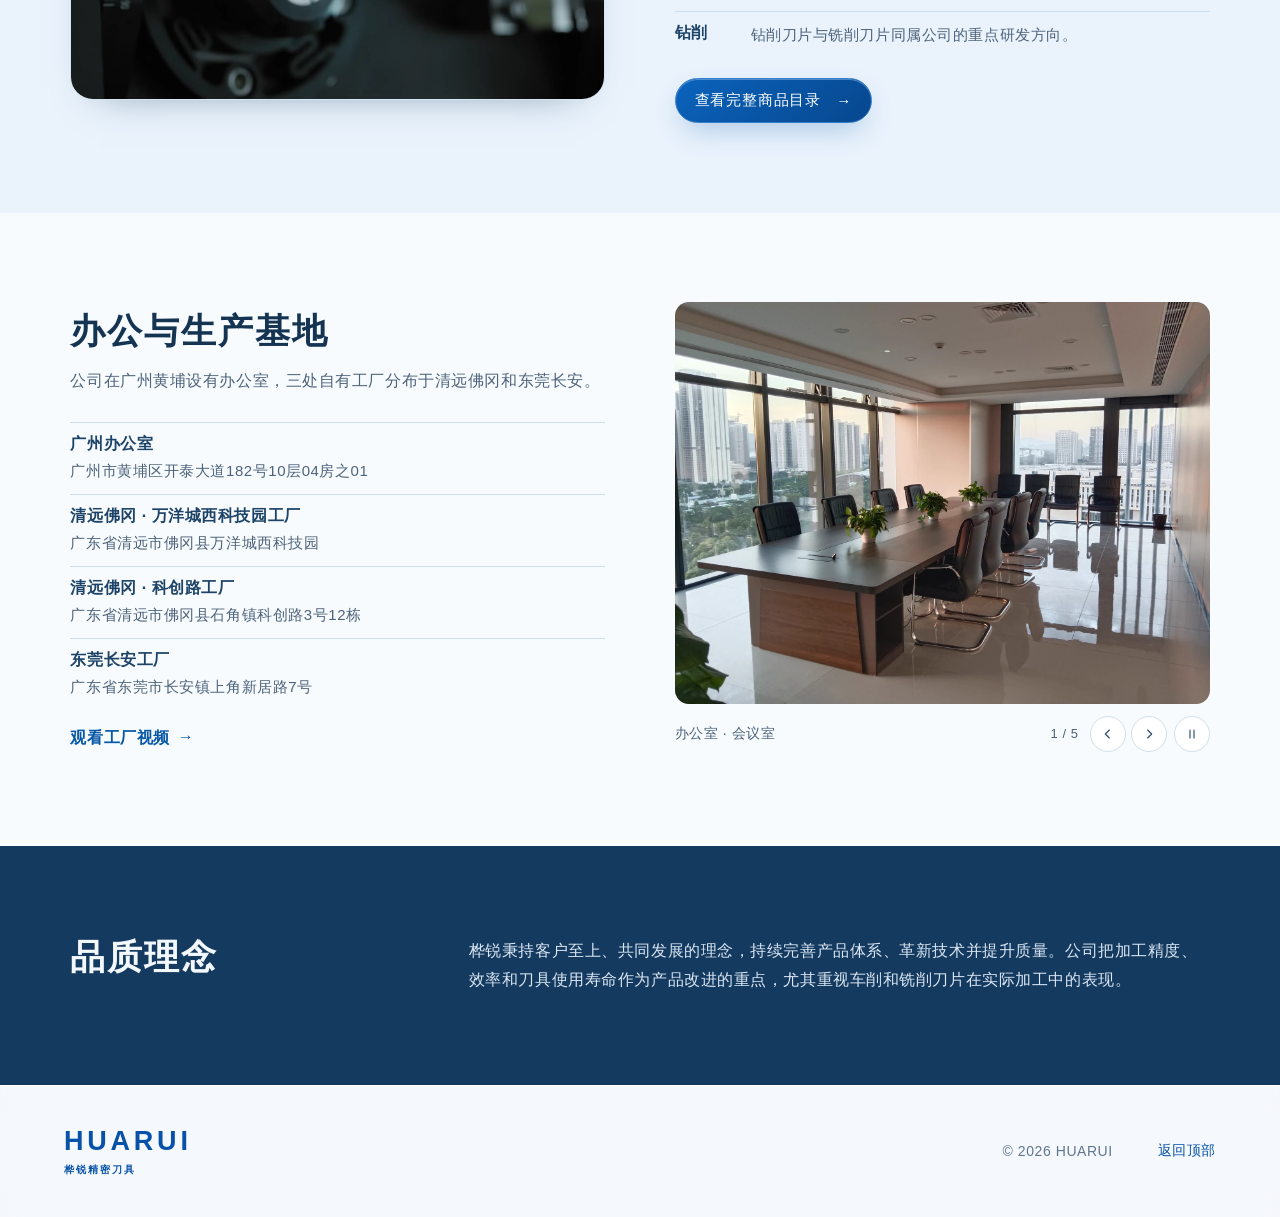
==== commit 0614213b: "Speed up page loads with optimized images and on-demand video" ====
--- a/about/index.html
+++ b/about/index.html
@@ -16,7 +16,7 @@
 </head>
 <body>
   <a class="skip" href="#overview">跳至公司介绍</a>
-  <header class="header"><div class="header-inner"><a class="brand" href="../index.html#top" aria-label="桦锐首页"><img src="../assets/logo.png" alt="桦锐 HUARUI"></a><nav class="main-navigation" id="main-navigation" aria-label="主导航"><div class="nav-item"><a class="nav-link" href="../index.html#top">首页</a></div><div class="nav-item has-mega"><a class="nav-link active" href="index.html" aria-current="page" aria-expanded="false" aria-controls="mega-about">关于</a><div class="mega-panel" id="mega-about" inert><div class="mega-clip"><div class="mega-inner"><div class="mega-preview"><img class="mega-logo" src="../assets/logo.png" alt="桦锐 HUARUI"></div><div class="mega-links"><a href="index.html">公司介绍</a><a href="#production">生产实力</a><a href="#quality">品质理念</a></div></div></div></div></div><div class="nav-item has-mega"><a class="nav-link" href="../catalog/index.html" target="_blank" rel="noopener" aria-expanded="false" aria-controls="mega-products">产品</a><button class="product-category-toggle" type="button" aria-label="产品分类" aria-expanded="false" aria-controls="mega-products"><svg viewBox="0 0 24 24" aria-hidden="true"><path d="m6 9 6 6 6-6"/></svg></button><div class="mega-panel" id="mega-products" inert><div class="mega-clip"><div class="mega-inner"><div class="mega-preview"><div class="mega-tool"><img src="../assets/44.png" alt="4刃钨钢铣刀"></div><div class="mega-tool secondary"><img src="../assets/55.png" alt="3刃锥度铣刀"></div></div><div class="mega-links"><a href="../catalog/index.html" target="_blank" rel="noopener">全部商品与规格</a><a href="../catalog/index.html?category=turning" target="_blank" rel="noopener">车削刀具</a><a href="../catalog/index.html?category=milling" target="_blank" rel="noopener">铣削刀具</a><a href="../catalog/index.html?category=drilling" target="_blank" rel="noopener">钻削刀具</a><a href="../catalog/index.html?category=threading" target="_blank" rel="noopener">螺纹加工刀具</a><a href="../catalog/index.html?category=holding" target="_blank" rel="noopener">刀具夹持系统</a><a href="../catalog/index.html?category=hole-finishing" target="_blank" rel="noopener">孔加工刀具</a></div></div></div></div></div><div class="nav-item"><a class="nav-link" href="../index.html#selection">下载</a></div><div class="nav-item"><a class="nav-link" href="../index.html#selection">联系方式</a></div></nav><span class="nav-language">中文</span><button class="menu-button" aria-label="打开导航" aria-controls="main-navigation" aria-expanded="false">菜单</button></div></header>
+  <header class="header"><div class="header-inner"><a class="brand" href="../index.html#top" aria-label="桦锐首页"><img src="../assets/logo.webp" alt="桦锐 HUARUI" decoding="async"></a><nav class="main-navigation" id="main-navigation" aria-label="主导航"><div class="nav-item"><a class="nav-link" href="../index.html#top">首页</a></div><div class="nav-item has-mega"><a class="nav-link active" href="index.html" aria-current="page" aria-expanded="false" aria-controls="mega-about">关于</a><div class="mega-panel" id="mega-about" inert><div class="mega-clip"><div class="mega-inner"><div class="mega-preview"><img class="mega-logo" src="../assets/logo.webp" alt="桦锐 HUARUI" loading="lazy" decoding="async"></div><div class="mega-links"><a href="index.html">公司介绍</a><a href="#production">生产实力</a><a href="#quality">品质理念</a></div></div></div></div></div><div class="nav-item has-mega"><a class="nav-link" href="../catalog/index.html" target="_blank" rel="noopener" aria-expanded="false" aria-controls="mega-products">产品</a><button class="product-category-toggle" type="button" aria-label="产品分类" aria-expanded="false" aria-controls="mega-products"><svg viewBox="0 0 24 24" aria-hidden="true"><path d="m6 9 6 6 6-6"/></svg></button><div class="mega-panel" id="mega-products" inert><div class="mega-clip"><div class="mega-inner"><div class="mega-preview"><div class="mega-tool"><img src="../assets/44.webp" alt="4刃钨钢铣刀" loading="lazy" decoding="async"></div><div class="mega-tool secondary"><img src="../assets/55.webp" alt="3刃锥度铣刀" loading="lazy" decoding="async"></div></div><div class="mega-links"><a href="../catalog/index.html" target="_blank" rel="noopener">全部商品与规格</a><a href="../catalog/index.html?category=turning" target="_blank" rel="noopener">车削刀具</a><a href="../catalog/index.html?category=milling" target="_blank" rel="noopener">铣削刀具</a><a href="../catalog/index.html?category=drilling" target="_blank" rel="noopener">钻削刀具</a><a href="../catalog/index.html?category=threading" target="_blank" rel="noopener">螺纹加工刀具</a><a href="../catalog/index.html?category=holding" target="_blank" rel="noopener">刀具夹持系统</a><a href="../catalog/index.html?category=hole-finishing" target="_blank" rel="noopener">孔加工刀具</a></div></div></div></div></div><div class="nav-item"><a class="nav-link" href="../index.html#selection">下载</a></div><div class="nav-item"><a class="nav-link" href="../index.html#selection">联系方式</a></div></nav><span class="nav-language">中文</span><button class="menu-button" aria-label="打开导航" aria-controls="main-navigation" aria-expanded="false">菜单</button></div></header>
   <main class="about-page" id="overview">
     <section class="about-intro" aria-labelledby="about-title">
       <div class="about-wrap about-intro-grid">
@@ -32,7 +32,7 @@
           </nav>
         </div>
         <figure class="about-hero-photo">
-          <img src="../assets/about/office-building.jpg" alt="广州黄埔办公大楼外景" width="1280" height="1706" fetchpriority="high">
+          <img src="../assets/about/office-building.webp" alt="广州黄埔办公大楼外景" width="1280" height="1706" fetchpriority="high" decoding="async">
           <figcaption>广州黄埔 · 办公大楼</figcaption>
         </figure>
       </div>
@@ -56,7 +56,7 @@
     <section class="about-portfolio" id="portfolio" aria-labelledby="portfolio-title">
       <div class="about-wrap about-split">
         <figure class="about-photo">
-          <img src="../assets/about/tooling.jpg" alt="刀具刃部与设备特写" width="1480" height="832" loading="lazy">
+          <img src="../assets/about/tooling.webp" alt="刀具刃部与设备特写" width="1480" height="832" loading="lazy" decoding="async">
         </figure>
         <div>
           <div class="about-heading"><h2 id="portfolio-title">车削、铣削与钻削</h2><p>三大加工系列覆盖不同切削任务。产品材质包括硬质合金、PCD、单晶钻石和金属陶瓷。</p></div>
@@ -84,11 +84,11 @@
         </div>
         <figure class="about-gallery" aria-label="办公与车间实拍">
           <div class="about-gallery-frame" id="about-gallery-photos">
-            <img class="is-current" src="../assets/about/office-meeting.jpg" alt="落地窗旁的会议室" width="1680" height="1260" data-caption="办公室 · 会议室">
-            <img class="gallery-portrait" src="../assets/about/office-corridor.jpg" alt="广州办公室的走廊" width="1260" height="1680" data-caption="办公室 · 走廊" aria-hidden="true">
-            <img class="gallery-portrait" src="../assets/about/office-entry.jpg" alt="广州办公室入口" width="1260" height="1680" data-caption="办公室 · 入口" aria-hidden="true">
-            <img class="gallery-grinders" src="../assets/about/workshop-grinders.jpg" alt="生产车间内的一排刀具磨床" width="1680" height="1260" data-caption="生产车间 · 刀具磨床" aria-hidden="true">
-            <img src="../assets/about/workshop-aisle.jpg" alt="生产车间通道两侧的刀具磨床" width="1680" height="1260" data-caption="生产车间 · 设备通道" aria-hidden="true">
+            <img class="is-current" src="../assets/about/office-meeting.webp" alt="落地窗旁的会议室" width="1680" height="1260" data-caption="办公室 · 会议室" loading="lazy" decoding="async">
+            <img class="gallery-portrait" data-src="../assets/about/office-corridor.webp" alt="广州办公室的走廊" width="1260" height="1680" data-caption="办公室 · 走廊" aria-hidden="true" decoding="async">
+            <img class="gallery-portrait" data-src="../assets/about/office-entry.webp" alt="广州办公室入口" width="1260" height="1680" data-caption="办公室 · 入口" aria-hidden="true" decoding="async">
+            <img class="gallery-grinders" data-src="../assets/about/workshop-grinders.webp" alt="生产车间内的一排刀具磨床" width="1680" height="1260" data-caption="生产车间 · 刀具磨床" aria-hidden="true" decoding="async">
+            <img data-src="../assets/about/workshop-aisle.webp" alt="生产车间通道两侧的刀具磨床" width="1680" height="1260" data-caption="生产车间 · 设备通道" aria-hidden="true" decoding="async">
           </div>
           <figcaption class="about-gallery-footer">
             <span class="about-gallery-caption">办公室 · 会议室</span>
